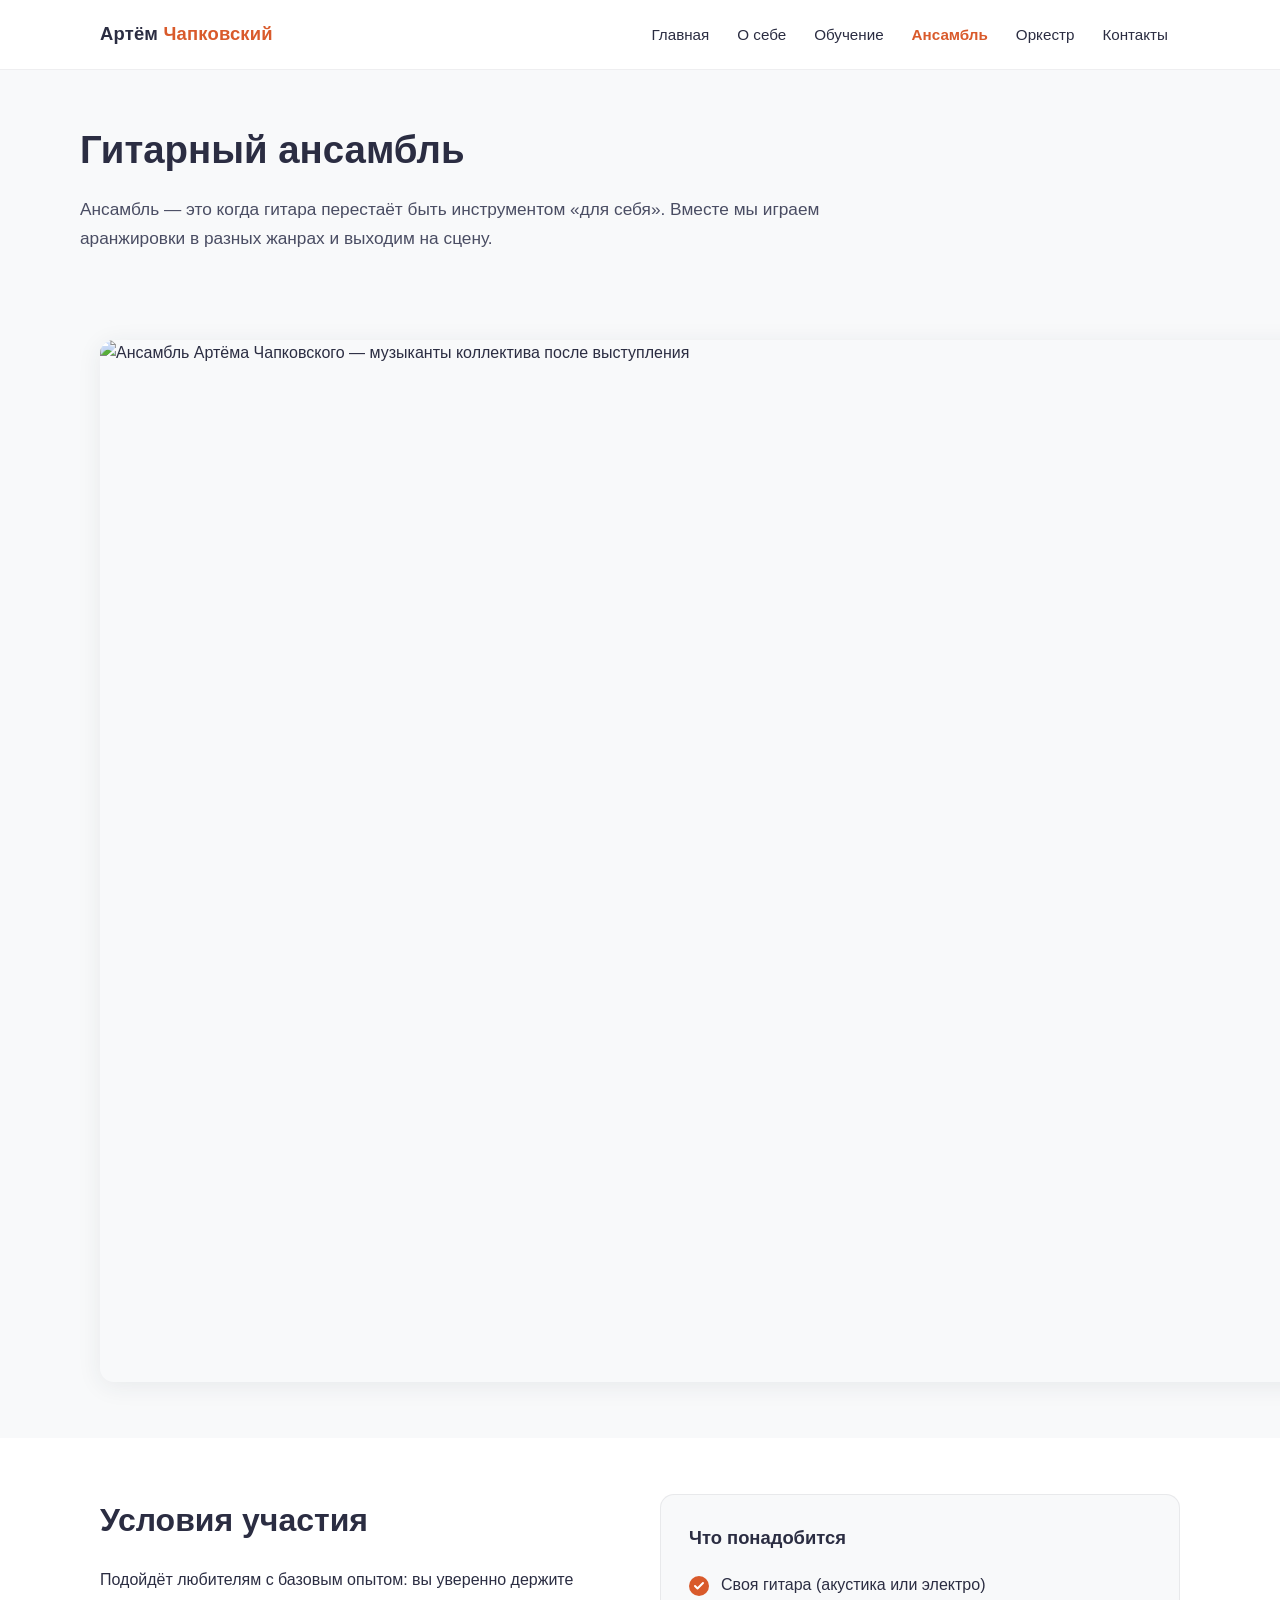
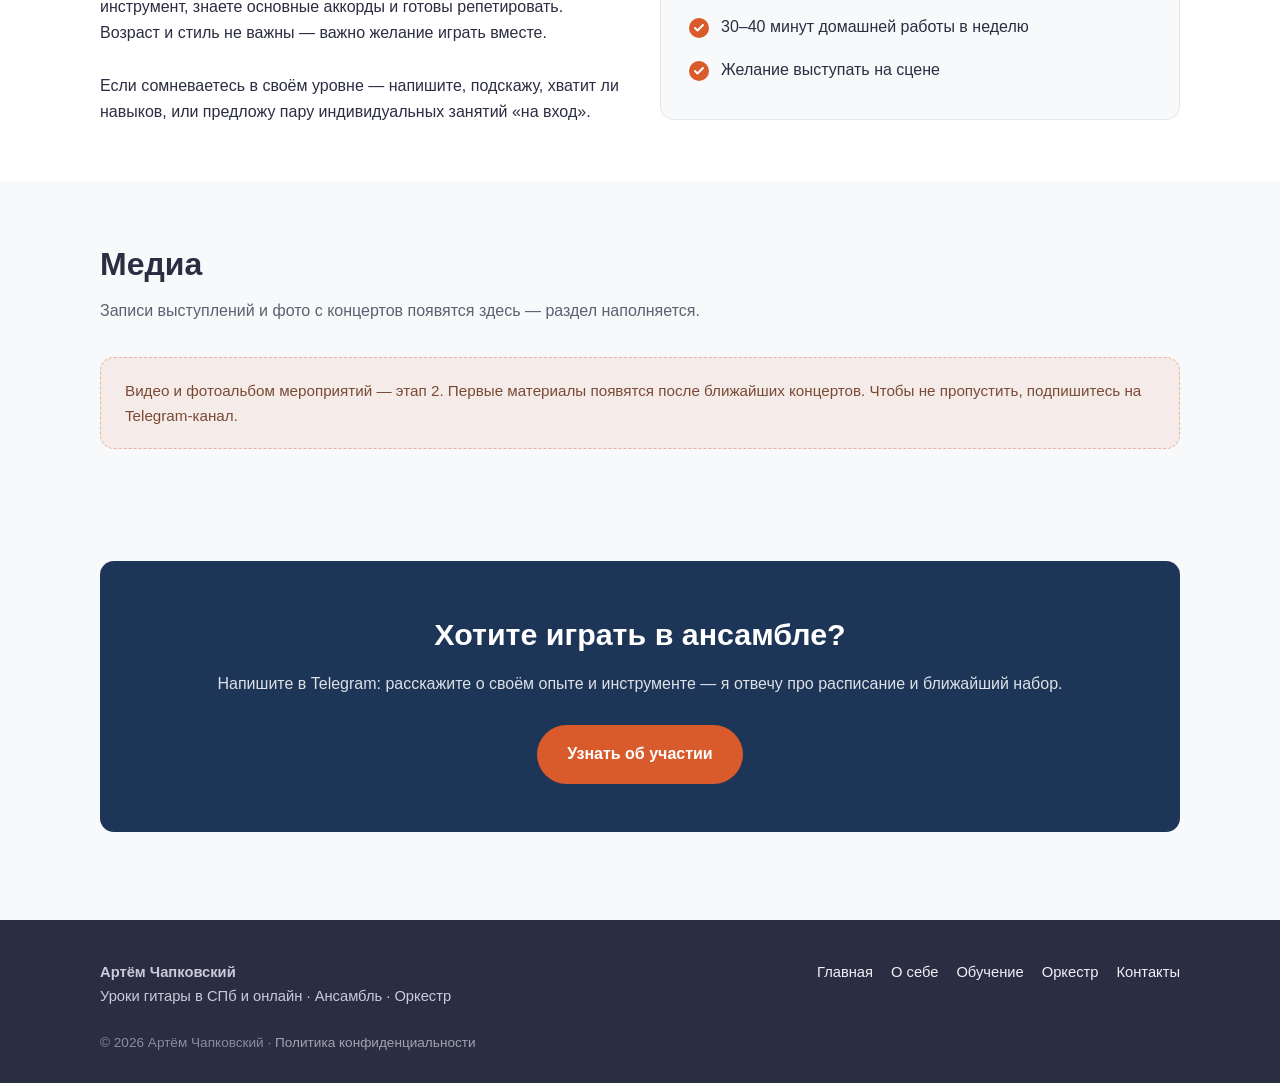
==== ansambl.html @ 84de46f5 "Cosmetic changes" ====
<!DOCTYPE html>
<html lang="ru">
<head>
  <meta charset="UTF-8">
  <meta name="viewport" content="width=device-width, initial-scale=1">
  <title>Ансамбль гитаристов в СПб — присоединиться | Артём Чапковский</title>
  <meta name="description" content="Гитарный ансамбль в Санкт-Петербурге под руководством Артёма Чапковского. Репетиции, рок, джаз, фолк, выступления на сцене. Оставьте заявку в Telegram.">
  <link rel="canonical" href="https://artchap.ru/ansambl.html">
  <meta property="og:type" content="website">
  <meta property="og:title" content="Ансамбль гитаристов в СПб — Артём Чапковский">
  <meta property="og:description" content="Играйте в коллективе: репетиции, разные жанры и настоящие выступления. Набор участников открыт.">
  <meta property="og:image" content="https://artchap.ru/assets/img/band.webp">
  <link rel="stylesheet" href="assets/css/style.css">
</head>
<body>
  <header class="site-header">
    <div class="container header-inner">
      <a class="logo" href="index.html">Артём <span>Чапковский</span></a>
      <nav class="main-nav" aria-label="Основная навигация">
        <ul>
          <li><a href="index.html">Главная</a></li>
          <li><a href="o-sebe.html">О себе</a></li>
          <li><a href="obuchenie.html">Обучение</a></li>
          <li><a href="ansambl.html" aria-current="page">Ансамбль</a></li>
          <li><a href="orkestr.html">Оркестр</a></li>
          <li><a href="kontakty.html">Контакты</a></li>
        </ul>
      </nav>
    </div>
  </header>

  <main>
    <div class="container page-hero">
      <h1>Гитарный ансамбль</h1>
      <p class="lead">Ансамбль — это когда гитара перестаёт быть инструментом «для себя». Вместе мы играем аранжировки в разных жанрах и выходим на сцену.</p>
    </div>

    <section>
      <div class="container split">
        <img src="assets/img/band.webp" alt="Ансамбль Артёма Чапковского — музыканты коллектива после выступления" width="1600" height="1042" loading="lazy">
        <div>
          <h2 class="section-title">Как мы работаем</h2>
          <ul class="check-list">
            <li>Репетиции в Санкт-Петербурге — расписание подберём под состав</li>
            <li>Жанры: рок, джаз, фолк, блюз и авторские аранжировки</li>
            <li>Учимся слушать друг друга и держать ансамбль, а не просто играть ноты</li>
            <li>Концерты и отчётные выступления — несколько раз в год</li>
          </ul>
        </div>
      </div>
    </section>

    <section class="alt">
      <div class="container split">
        <div>
          <h2 class="section-title">Условия участия</h2>
          <p>Подойдёт любителям с базовым опытом: вы уверенно держите инструмент, знаете основные аккорды и готовы репетировать. Возраст и стиль не важны — важно желание играть вместе.</p>
          <br>
          <p>Если сомневаетесь в своём уровне — напишите, подскажу, хватит ли навыков, или предложу пару индивидуальных занятий «на вход».</p>
        </div>
        <div class="card flat">
          <h3>Что понадобится</h3>
          <ul class="check-list">
            <li>Своя гитара (акустика или электро)</li>
            <li>30–40 минут домашней работы в неделю</li>
            <li>Желание выступать на сцене</li>
          </ul>
        </div>
      </div>
    </section>

    <section>
      <div class="container">
        <h2 class="section-title">Медиа</h2>
        <p class="section-sub">Записи выступлений и фото с концертов появятся здесь — раздел наполняется.</p>
        <div class="placeholder-note">
          Видео и фотоальбом мероприятий — этап 2. Первые материалы появятся после ближайших концертов. Чтобы не пропустить, подпишитесь на Telegram-канал.
        </div>
      </div>
    </section>

    <section>
      <div class="container">
        <div class="cta-band">
          <h2>Хотите играть в ансамбле?</h2>
          <p>Напишите в Telegram: расскажите о своём опыте и инструменте — я отвечу про расписание и ближайший набор.</p>
          <a class="btn btn-primary" href="https://t.me/artchap" target="_blank" rel="noopener">Узнать об участии</a>
        </div>
      </div>
    </section>
  </main>

  <footer class="site-footer">
    <div class="container footer-inner">
      <div>
        <strong>Артём Чапковский</strong><br>
        Уроки гитары в СПб и онлайн · Ансамбль · Оркестр
      </div>
      <nav class="footer-nav" aria-label="Навигация в подвале">
        <ul>
          <li><a href="index.html">Главная</a></li>
          <li><a href="o-sebe.html">О себе</a></li>
          <li><a href="obuchenie.html">Обучение</a></li>
          <li><a href="orkestr.html">Оркестр</a></li>
          <li><a href="kontakty.html">Контакты</a></li>
        </ul>
      </nav>
    </div>
    <div class="container footer-bottom">
      © 2026 Артём Чапковский · <a href="privacy.html">Политика конфиденциальности</a>
    </div>
  </footer>
</body>
</html>
---- assets/css/style.css ----
:root {
  --primary: #D95A2B;
  --primary-dark: #b8481f;
  --accent: #1D3557;
  --text: #2B2D42;
  --bg: #F8F9FA;
  --white: #ffffff;
  --radius: 14px;
  --shadow: 0 4px 24px rgba(43, 45, 66, .08);
}

* { box-sizing: border-box; margin: 0; padding: 0; }

html { scroll-behavior: smooth; }

body {
  font-family: 'Inter', -apple-system, 'Segoe UI', Roboto, Arial, sans-serif;
  color: var(--text);
  background: var(--bg);
  line-height: 1.65;
  -webkit-font-smoothing: antialiased;
}

img { max-width: 100%; height: auto; display: block; }

a { color: var(--accent); }

.container {
  width: 100%;
  max-width: 1120px;
  margin: 0 auto;
  padding: 0 20px;
}

/* Header */
.site-header {
  position: sticky;
  top: 0;
  z-index: 50;
  background: rgba(255, 255, 255, .92);
  backdrop-filter: blur(8px);
  border-bottom: 1px solid rgba(43, 45, 66, .08);
}

.header-inner {
  display: flex;
  align-items: center;
  justify-content: space-between;
  gap: 16px;
  padding: 14px 20px;
}

.logo {
  font-weight: 800;
  font-size: 1.15rem;
  color: var(--text);
  text-decoration: none;
  letter-spacing: .2px;
}

.logo span { color: var(--primary); }

.main-nav ul {
  display: flex;
  gap: 4px;
  list-style: none;
  flex-wrap: wrap;
}

.main-nav a {
  display: block;
  padding: 8px 12px;
  border-radius: 8px;
  text-decoration: none;
  color: var(--text);
  font-weight: 500;
  font-size: .95rem;
}

.main-nav a:hover { background: rgba(217, 90, 43, .1); color: var(--primary); }

.main-nav a[aria-current="page"] { color: var(--primary); font-weight: 700; }

/* Hero */
.hero {
  display: grid;
  grid-template-columns: 1.1fr .9fr;
  gap: 40px;
  align-items: center;
  padding: 56px 0 48px;
}

.hero-photo {
  border-radius: var(--radius);
  overflow: hidden;
  box-shadow: var(--shadow);
  aspect-ratio: 4 / 5;
}

.hero-photo img { width: 100%; height: 100%; object-fit: cover; object-position: 50% 20%; }

.hero h1 {
  font-size: clamp(1.8rem, 4.5vw, 2.7rem);
  line-height: 1.2;
  margin-bottom: 18px;
}

.hero h1 em { font-style: normal; color: var(--primary); }

.hero .lead { font-size: 1.1rem; margin-bottom: 28px; max-width: 34em; }

.btn {
  display: inline-block;
  padding: 14px 28px;
  border-radius: 999px;
  font-weight: 700;
  font-size: 1rem;
  text-decoration: none;
  text-align: center;
  cursor: pointer;
  border: 2px solid transparent;
  transition: background .15s ease, color .15s ease, border-color .15s ease;
}

.btn-primary { background: var(--primary); color: #fff; }
.btn-primary:hover { background: var(--primary-dark); }

.btn-outline { border-color: var(--accent); color: var(--accent); background: transparent; }
.btn-outline:hover { background: var(--accent); color: #fff; }

.btn + .btn { margin-left: 12px; }

/* Sections */
section { padding: 56px 0; }

.section-title {
  font-size: clamp(1.4rem, 3vw, 2rem);
  margin-bottom: 8px;
}

.section-sub { color: #5c6070; margin-bottom: 32px; max-width: 44em; }

.alt { background: var(--white); }

.grid-3 {
  display: grid;
  grid-template-columns: repeat(3, 1fr);
  gap: 24px;
}

.grid-2 {
  display: grid;
  grid-template-columns: repeat(2, 1fr);
  gap: 24px;
}

.card {
  background: var(--white);
  border-radius: var(--radius);
  box-shadow: var(--shadow);
  padding: 28px;
}

.alt .card, .card.flat { background: var(--bg); box-shadow: none; border: 1px solid rgba(43,45,66,.08); }

.card h3 { margin-bottom: 10px; font-size: 1.15rem; }
.card p { color: #4a4d63; font-size: .98rem; }

.card .card-link {
  display: inline-block;
  margin-top: 14px;
  font-weight: 600;
  text-decoration: none;
}

/* Price table */
.price-list { list-style: none; }
.price-list li {
  display: flex;
  justify-content: space-between;
  gap: 16px;
  padding: 14px 0;
  border-bottom: 1px dashed rgba(43,45,66,.15);
}
.price-list li:last-child { border-bottom: 0; }
.price-list strong { white-space: nowrap; color: var(--primary); }

/* Reviews */
.review blockquote { font-size: 1rem; color: #4a4d63; }
.review figcaption { margin-top: 14px; font-weight: 700; font-size: .95rem; }
.review .role { display: block; font-weight: 400; color: #7a7e92; font-size: .85rem; }

/* Teasers */
.teaser { overflow: hidden; padding: 0; }
.teaser img { width: 100%; aspect-ratio: 16/9; object-fit: cover; }
.teaser .teaser-body { padding: 24px 28px 28px; }

/* CTA band */
.cta-band {
  background: var(--accent);
  color: #fff;
  border-radius: var(--radius);
  padding: 48px 32px;
  text-align: center;
}

.cta-band h2 { margin-bottom: 12px; font-size: clamp(1.4rem, 3vw, 1.9rem); }
.cta-band p { margin-bottom: 28px; opacity: .85; }
.cta-band .btn-outline { border-color: #fff; color: #fff; }
.cta-band .btn-outline:hover { background: #fff; color: var(--accent); }

/* Page hero */
.page-hero {
  padding: 48px 0 32px;
}

.page-hero h1 {
  font-size: clamp(1.8rem, 4vw, 2.4rem);
  margin-bottom: 14px;
}

.page-hero .lead { max-width: 44em; font-size: 1.08rem; color: #4a4d63; }

.split {
  display: grid;
  grid-template-columns: 1fr 1fr;
  gap: 40px;
  align-items: start;
}

/* Внутри двухколоночных блоков заголовку нужен
   больший отступ до текста, чем до section-sub */
.split .section-title { margin-bottom: 20px; }

/* Фото в разделе «О себе» — пропорционально уменьшено по высоте */
#o-sebe .split img {
  margin: 0 auto;
}

/* Компактная врезка наград внутри «О себе» */
.awards-title {
  font-size: 1.05rem;
  margin: 28px 0 4px;
  color: var(--accent);
}

.awards-compact li {
  padding: 9px 0;
  font-size: .95rem;
}

/* Галерея «Исполнительская практика» — одна строка со скроллом */
.gallery-strip {
  display: flex;
  gap: 16px;
  overflow-x: auto;
  padding: 8px 4px 20px;
  scroll-snap-type: x mandatory;
  -webkit-overflow-scrolling: touch;
}

.gallery-strip::-webkit-scrollbar { height: 8px; }
.gallery-strip::-webkit-scrollbar-thumb {
  background: rgba(43, 45, 66, .2);
  border-radius: 999px;
}

.gallery-item {
  flex: 0 0 auto;
  width: min(300px, 70vw);
  aspect-ratio: 4 / 3;
  border-radius: var(--radius);
  overflow: hidden;
  box-shadow: var(--shadow);
  scroll-snap-align: start;
  margin: 0;
}

.gallery-item img {
  width: 100%;
  height: 100%;
  object-fit: cover;
}

/* Видео-слот под встраивание VK */
.gallery-video {
  position: relative;
  background: linear-gradient(135deg, #172E88 0%, #381A55 55%, #592E67 100%);
  display: flex;
  align-items: center;
  justify-content: center;
}

.gallery-video .play {
  width: 48px;
  height: 48px;
  opacity: .9;
}

.gallery-video .video-label {
  position: absolute;
  bottom: 12px;
  left: 14px;
  right: 14px;
  color: rgba(255, 255, 255, .85);
  font-size: .85rem;
}

/* Встроенное VK-видео занимает слот целиком */
.gallery-video iframe {
  position: absolute;
  inset: 0;
  width: 100%;
  height: 100%;
  border: 0;
}

.split img { border-radius: var(--radius); box-shadow: var(--shadow); }

/* Lists */
.check-list { list-style: none; }
.check-list li {
  padding: 8px 0 8px 32px;
  position: relative;
}
.check-list li::before {
  content: "";
  position: absolute;
  left: 0; top: 12px;
  width: 20px; height: 20px;
  border-radius: 50%;
  background: var(--primary) url("data:image/svg+xml,%3Csvg xmlns='http://www.w3.org/2000/svg' viewBox='0 0 24 24' fill='none' stroke='white' stroke-width='4' stroke-linecap='round' stroke-linejoin='round'%3E%3Cpath d='M4 12l5 5 11-11'/%3E%3C/svg%3E") center/12px no-repeat;
}

.awards { list-style: none; }
.awards li {
  padding: 14px 0;
  border-bottom: 1px dashed rgba(43,45,66,.15);
  display: flex;
  gap: 14px;
}
.awards li:last-child { border-bottom: 0; }
.awards .year {
  font-weight: 800;
  color: var(--primary);
  min-width: 56px;
}

/* Video cards */
.video-grid { display: grid; grid-template-columns: repeat(3, 1fr); gap: 24px; }
.video-card {
  background: var(--white);
  border-radius: var(--radius);
  overflow: hidden;
  box-shadow: var(--shadow);
}
.video-thumb {
  aspect-ratio: 16/9;
  background: linear-gradient(135deg, var(--accent), #2f4d7d);
  display: flex;
  align-items: center;
  justify-content: center;
}
.video-thumb svg { width: 56px; height: 56px; opacity: .9; }
.video-card .video-body { padding: 18px 20px 22px; }
.video-card h3 { font-size: 1.02rem; margin-bottom: 6px; }
.video-card p { font-size: .9rem; color: #6a6e84; }

.anchor-nav { display: flex; gap: 10px; flex-wrap: wrap; margin: 8px 0 32px; }
.anchor-nav a {
  padding: 8px 16px;
  border-radius: 999px;
  border: 1px solid rgba(43,45,66,.2);
  text-decoration: none;
  color: var(--text);
  font-size: .92rem;
  font-weight: 500;
}
.anchor-nav a:hover { border-color: var(--primary); color: var(--primary); }

.placeholder-note {
  background: rgba(217, 90, 43, .08);
  border: 1px dashed rgba(217, 90, 43, .4);
  border-radius: var(--radius);
  padding: 20px 24px;
  color: #7a4a35;
  font-size: .95rem;
}

/* Contacts */
.contact-buttons { display: flex; gap: 16px; flex-wrap: wrap; margin-top: 24px; }
.contact-card { text-align: center; padding: 36px 28px; }

/* Footer */
.site-footer {
  background: var(--text);
  color: #c9cbd9;
  padding: 40px 0 28px;
  margin-top: 32px;
  font-size: .92rem;
}

.footer-inner {
  display: flex;
  justify-content: space-between;
  gap: 24px;
  flex-wrap: wrap;
}

.site-footer a { color: #f0f1f6; text-decoration: none; }
.site-footer a:hover { color: var(--primary); }
.footer-nav ul { list-style: none; display: flex; gap: 18px; flex-wrap: wrap; }
.footer-bottom { margin-top: 24px; opacity: .6; font-size: .85rem; }

/* Responsive */
@media (max-width: 900px) {
  .hero { grid-template-columns: 1fr; gap: 28px; padding-top: 36px; }
  .hero-photo { order: -1; aspect-ratio: 16/10; }
  .grid-3, .grid-2, .video-grid { grid-template-columns: 1fr; }
  .split { grid-template-columns: 1fr; gap: 28px; }
  .header-inner { flex-direction: column; align-items: flex-start; gap: 8px; }
  .btn + .btn { margin-left: 0; margin-top: 10px; }
  .btn { display: block; width: 100%; }
  .contact-buttons .btn { width: auto; flex: 1 1 200px; }
  section { padding: 40px 0; }
}
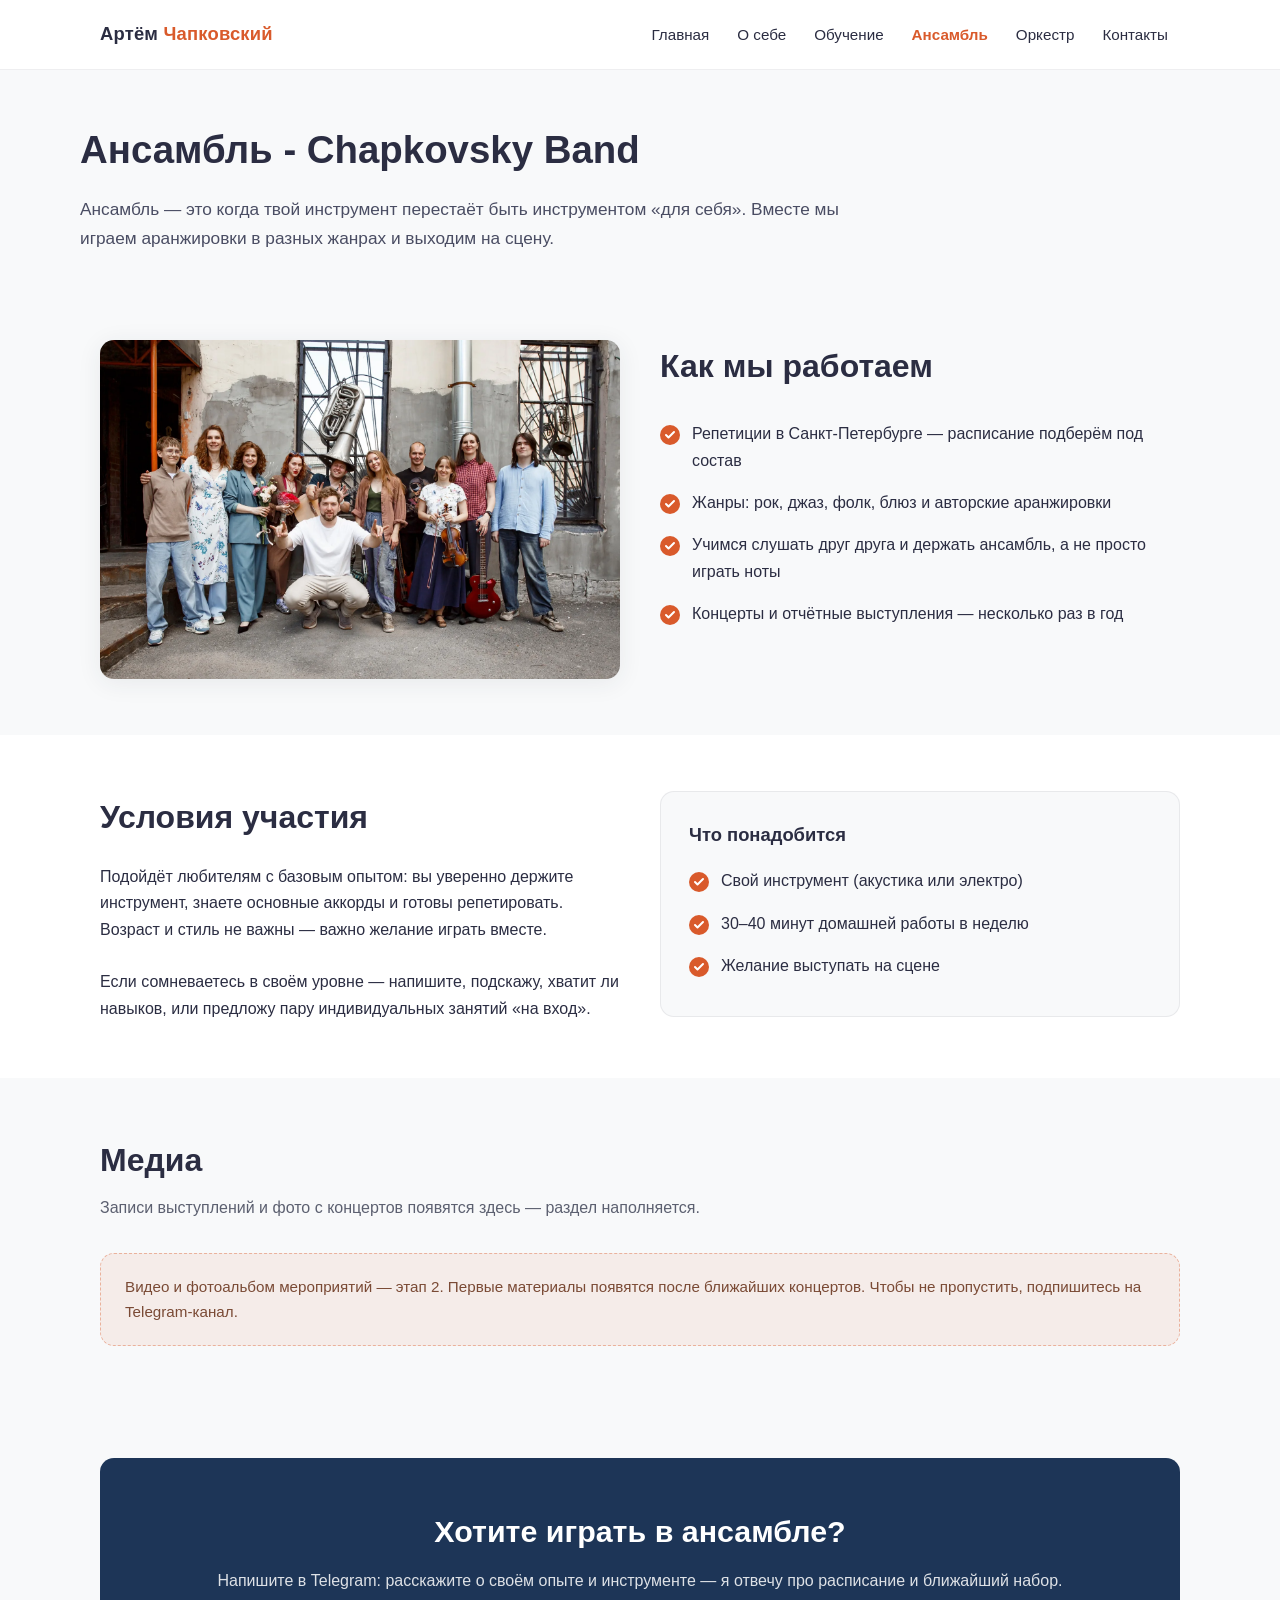
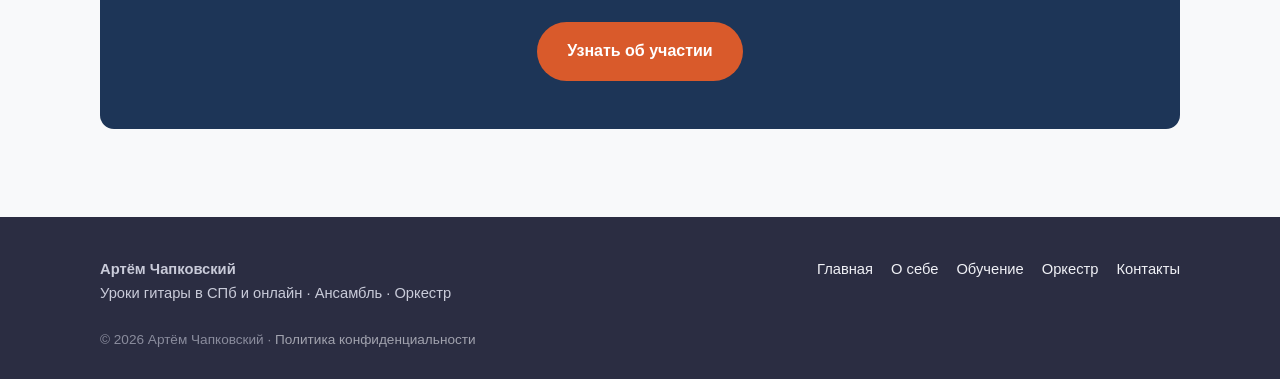
==== commit 9a3b12f7: "Content fixes" ====
--- a/ansambl.html
+++ b/ansambl.html
@@ -3,11 +3,11 @@
 <head>
   <meta charset="UTF-8">
   <meta name="viewport" content="width=device-width, initial-scale=1">
-  <title>Ансамбль гитаристов в СПб — присоединиться | Артём Чапковский</title>
-  <meta name="description" content="Гитарный ансамбль в Санкт-Петербурге под руководством Артёма Чапковского. Репетиции, рок, джаз, фолк, выступления на сцене. Оставьте заявку в Telegram.">
+  <title>Ансамбль в СПб — присоединиться | Артём Чапковский</title>
+  <meta name="description" content="Ансамбль в Санкт-Петербурге под руководством Артёма Чапковского. Репетиции, рок, джаз, фолк, выступления на сцене. Оставьте заявку в Telegram.">
   <link rel="canonical" href="https://artchap.ru/ansambl.html">
   <meta property="og:type" content="website">
-  <meta property="og:title" content="Ансамбль гитаристов в СПб — Артём Чапковский">
+  <meta property="og:title" content="Ансамбль в СПб — Артём Чапковский">
   <meta property="og:description" content="Играйте в коллективе: репетиции, разные жанры и настоящие выступления. Набор участников открыт.">
   <meta property="og:image" content="https://artchap.ru/assets/img/band.webp">
   <link rel="stylesheet" href="assets/css/style.css">
@@ -31,8 +31,8 @@
 
   <main>
     <div class="container page-hero">
-      <h1>Гитарный ансамбль</h1>
-      <p class="lead">Ансамбль — это когда гитара перестаёт быть инструментом «для себя». Вместе мы играем аранжировки в разных жанрах и выходим на сцену.</p>
+      <h1>Ансамбль - Chapkovsky Band</h1>
+      <p class="lead">Ансамбль — это когда твой инструмент перестаёт быть инструментом «для себя». Вместе мы играем аранжировки в разных жанрах и выходим на сцену.</p>
     </div>
 
     <section>
@@ -61,7 +61,7 @@
         <div class="card flat">
           <h3>Что понадобится</h3>
           <ul class="check-list">
-            <li>Своя гитара (акустика или электро)</li>
+            <li>Свой инструмент (акустика или электро)</li>
             <li>30–40 минут домашней работы в неделю</li>
             <li>Желание выступать на сцене</li>
           </ul>
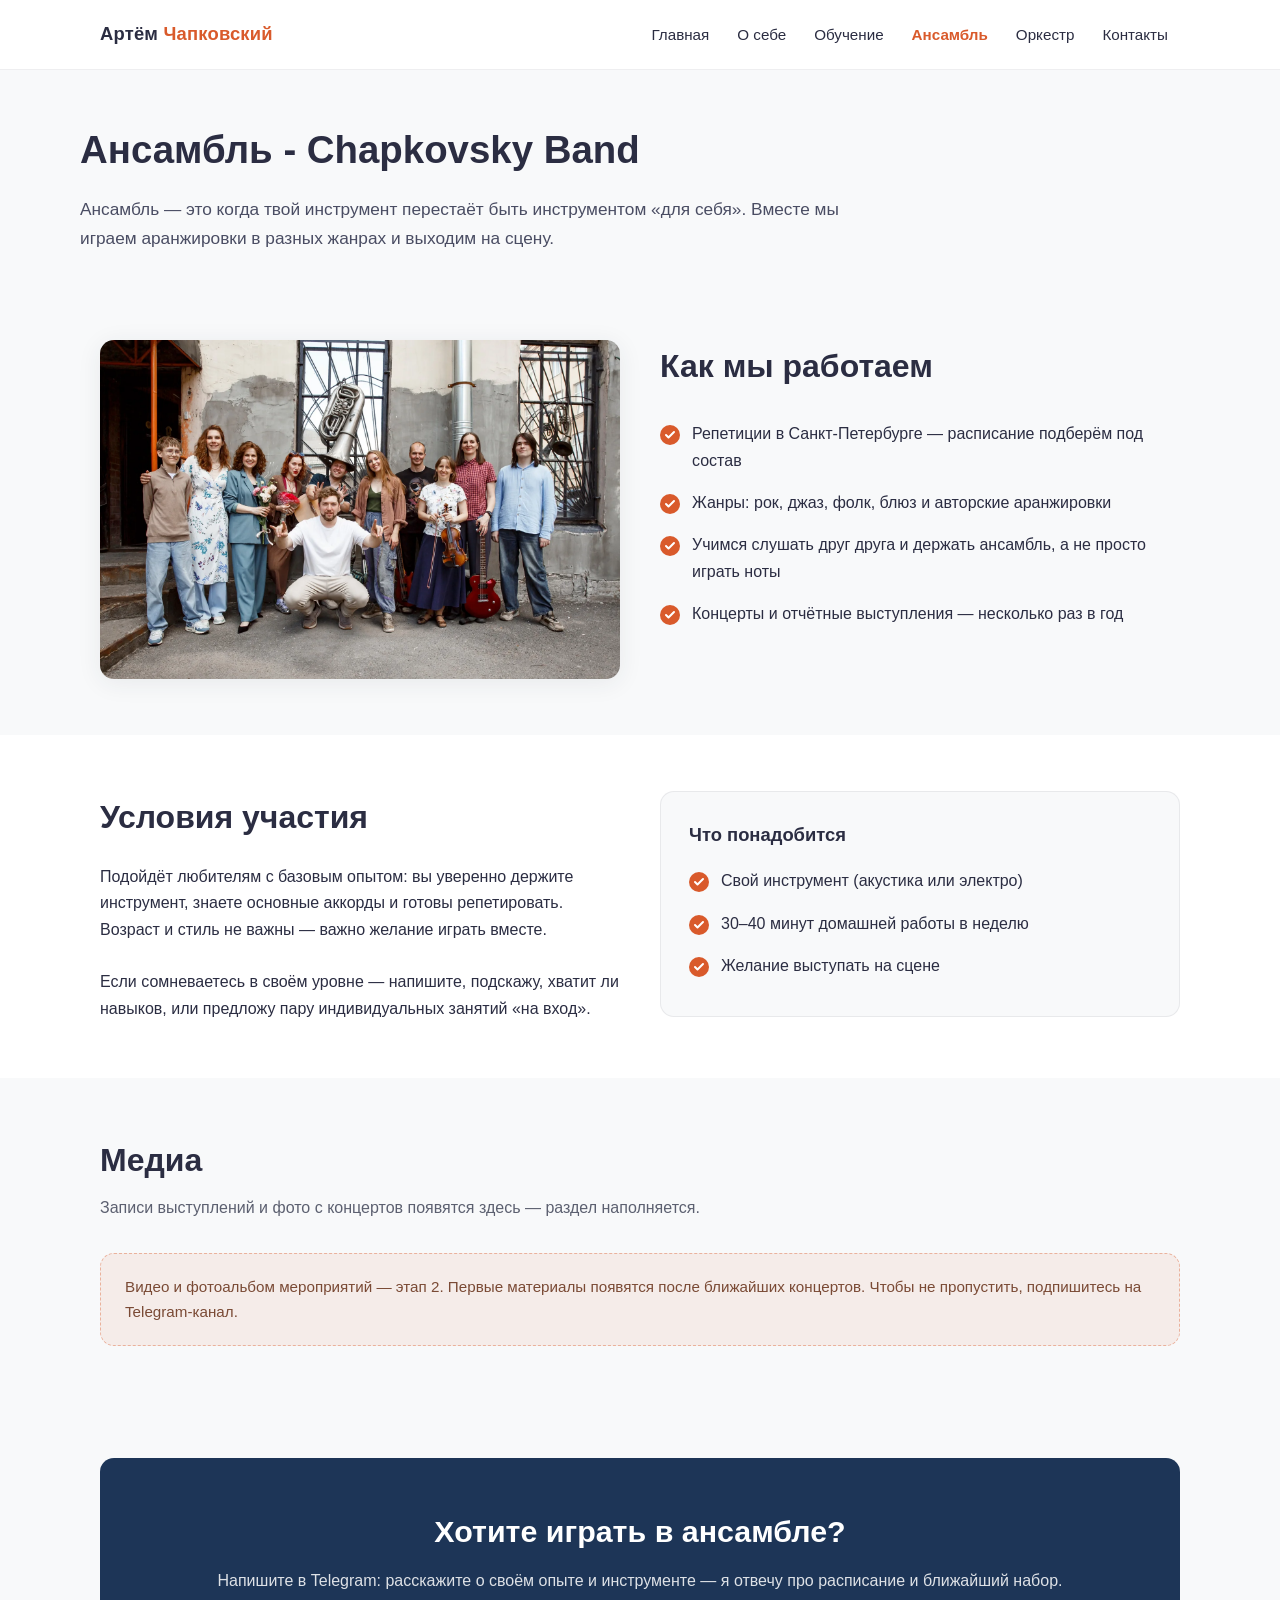
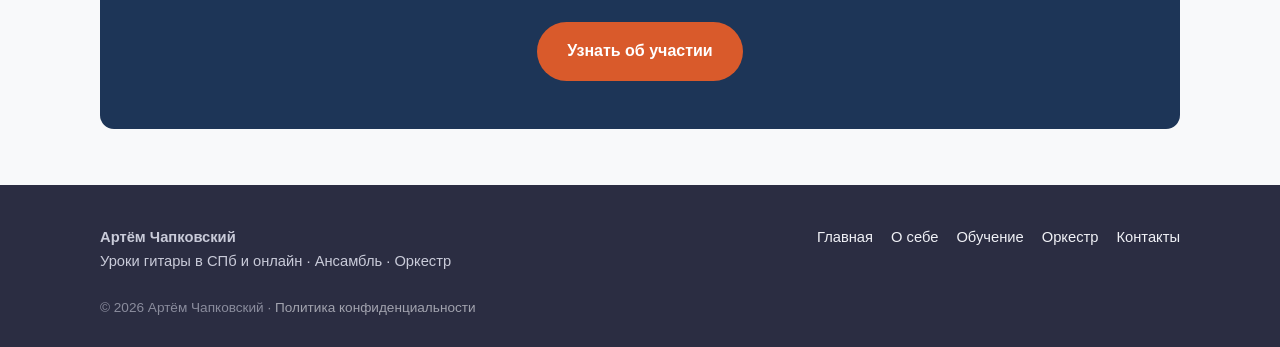
==== commit 914fe70c: "Small fixes" ====
--- a/ansambl.html
+++ b/ansambl.html
@@ -3,6 +3,7 @@
 <head>
   <meta charset="UTF-8">
   <meta name="viewport" content="width=device-width, initial-scale=1">
+  <meta name="theme-color" content="#D95A2B">
   <title>Ансамбль в СПб — присоединиться | Артём Чапковский</title>
   <meta name="description" content="Ансамбль в Санкт-Петербурге под руководством Артёма Чапковского. Репетиции, рок, джаз, фолк, выступления на сцене. Оставьте заявку в Telegram.">
   <link rel="canonical" href="https://artchap.ru/ansambl.html">
@@ -10,6 +11,9 @@
   <meta property="og:title" content="Ансамбль в СПб — Артём Чапковский">
   <meta property="og:description" content="Играйте в коллективе: репетиции, разные жанры и настоящие выступления. Набор участников открыт.">
   <meta property="og:image" content="https://artchap.ru/assets/img/band.webp">
+  <link rel="icon" href="favicon.svg" type="image/svg+xml">
+  <link rel="icon" href="favicon-32.png" sizes="32x32" type="image/png">
+  <link rel="apple-touch-icon" href="apple-touch-icon.png">
   <link rel="stylesheet" href="assets/css/style.css">
 </head>
 <body>
@@ -84,7 +88,7 @@
         <div class="cta-band">
           <h2>Хотите играть в ансамбле?</h2>
           <p>Напишите в Telegram: расскажите о своём опыте и инструменте — я отвечу про расписание и ближайший набор.</p>
-          <a class="btn btn-primary" href="https://t.me/artchap" target="_blank" rel="noopener">Узнать об участии</a>
+          <a class="btn btn-primary" href="https://t.me/Chapkovsky" target="_blank" rel="noopener">Узнать об участии</a>
         </div>
       </div>
     </section>
--- a/assets/css/style.css
+++ b/assets/css/style.css
@@ -315,6 +315,104 @@
   border: 0;
 }
 
+/* FAQ — схлопывающийся список (details/summary) */
+.faq-item {
+  background: var(--white);
+  border: 1px solid rgba(43, 45, 66, .1);
+  border-radius: var(--radius);
+  box-shadow: var(--shadow);
+  margin-bottom: 14px;
+  overflow: hidden;
+}
+
+.faq-item summary {
+  list-style: none;
+  position: relative;
+  padding: 20px 56px 20px 24px;
+  font-weight: 600;
+  font-size: 1.02rem;
+  cursor: pointer;
+  user-select: none;
+}
+
+.faq-item summary::-webkit-details-marker { display: none; }
+
+/* Плюс, поворачивающийся в крестик */
+.faq-item summary::before,
+.faq-item summary::after {
+  content: "";
+  position: absolute;
+  right: 24px;
+  top: 50%;
+  width: 16px;
+  height: 2.5px;
+  border-radius: 2px;
+  background: var(--primary);
+  transform: translateY(-50%);
+  transition: transform .2s ease;
+}
+
+.faq-item summary::after {
+  transform: translateY(-50%) rotate(90deg);
+}
+
+.faq-item[open] summary::after {
+  transform: translateY(-50%) rotate(0deg);
+}
+
+.faq-item[open] summary {
+  border-bottom: 1px solid rgba(43, 45, 66, .08);
+  color: var(--primary);
+}
+
+.faq-item p {
+  padding: 18px 24px 22px;
+  margin: 0;
+  color: #4a4d63;
+  font-size: .98rem;
+}
+
+/* Полнополосный финальный CTA */
+.cta-full { padding: 0; }
+
+.cta-full .cta-band {
+  border-radius: 0;
+  padding: 88px 0;
+  position: relative;
+  overflow: hidden;
+}
+
+/* Полупрозрачный силуэт гитары, лежащей на боку,
+   разрезанной вдоль пополам (видна нижняя половина),
+   прижат к футеру (правый нижний край блока) */
+.cta-full .cta-band::before {
+  content: "";
+  position: absolute;
+  right: 0;
+  bottom: 0;
+  width: min(46%, 520px);
+  aspect-ratio: 640 / 300;
+  background: url("../img/guitar-silhouette.svg") right bottom / contain no-repeat;
+  opacity: .12;
+  clip-path: inset(50% 0 0 0); /* видна только нижняя половина */
+  pointer-events: none;
+}
+
+@media (max-width: 900px) {
+  .cta-full .cta-band { padding: 56px 0; }
+  .cta-full .cta-band::before { width: 70%; opacity: .08; }
+}
+
+/* Плавное раскрытие */
+.faq-item[open] summary ~ p {
+  animation: faq-open .25s ease;
+}
+
+@keyframes faq-open {
+  from { opacity: 0; transform: translateY(-6px); }
+  to   { opacity: 1; transform: translateY(0); }
+}
+
 .split img { border-radius: var(--radius); box-shadow: var(--shadow); }
 
 /* Lists */
@@ -387,6 +485,12 @@
   font-size: .95rem;
 }
 
+.price-note {
+  margin-top: 12px;
+  color: #7a4a35;
+  font-size: .85rem;
+}
+
 /* Contacts */
 .contact-buttons { display: flex; gap: 16px; flex-wrap: wrap; margin-top: 24px; }
 .contact-card { text-align: center; padding: 36px 28px; }
@@ -396,7 +500,6 @@
   background: var(--text);
   color: #c9cbd9;
   padding: 40px 0 28px;
-  margin-top: 32px;
   font-size: .92rem;
 }
 
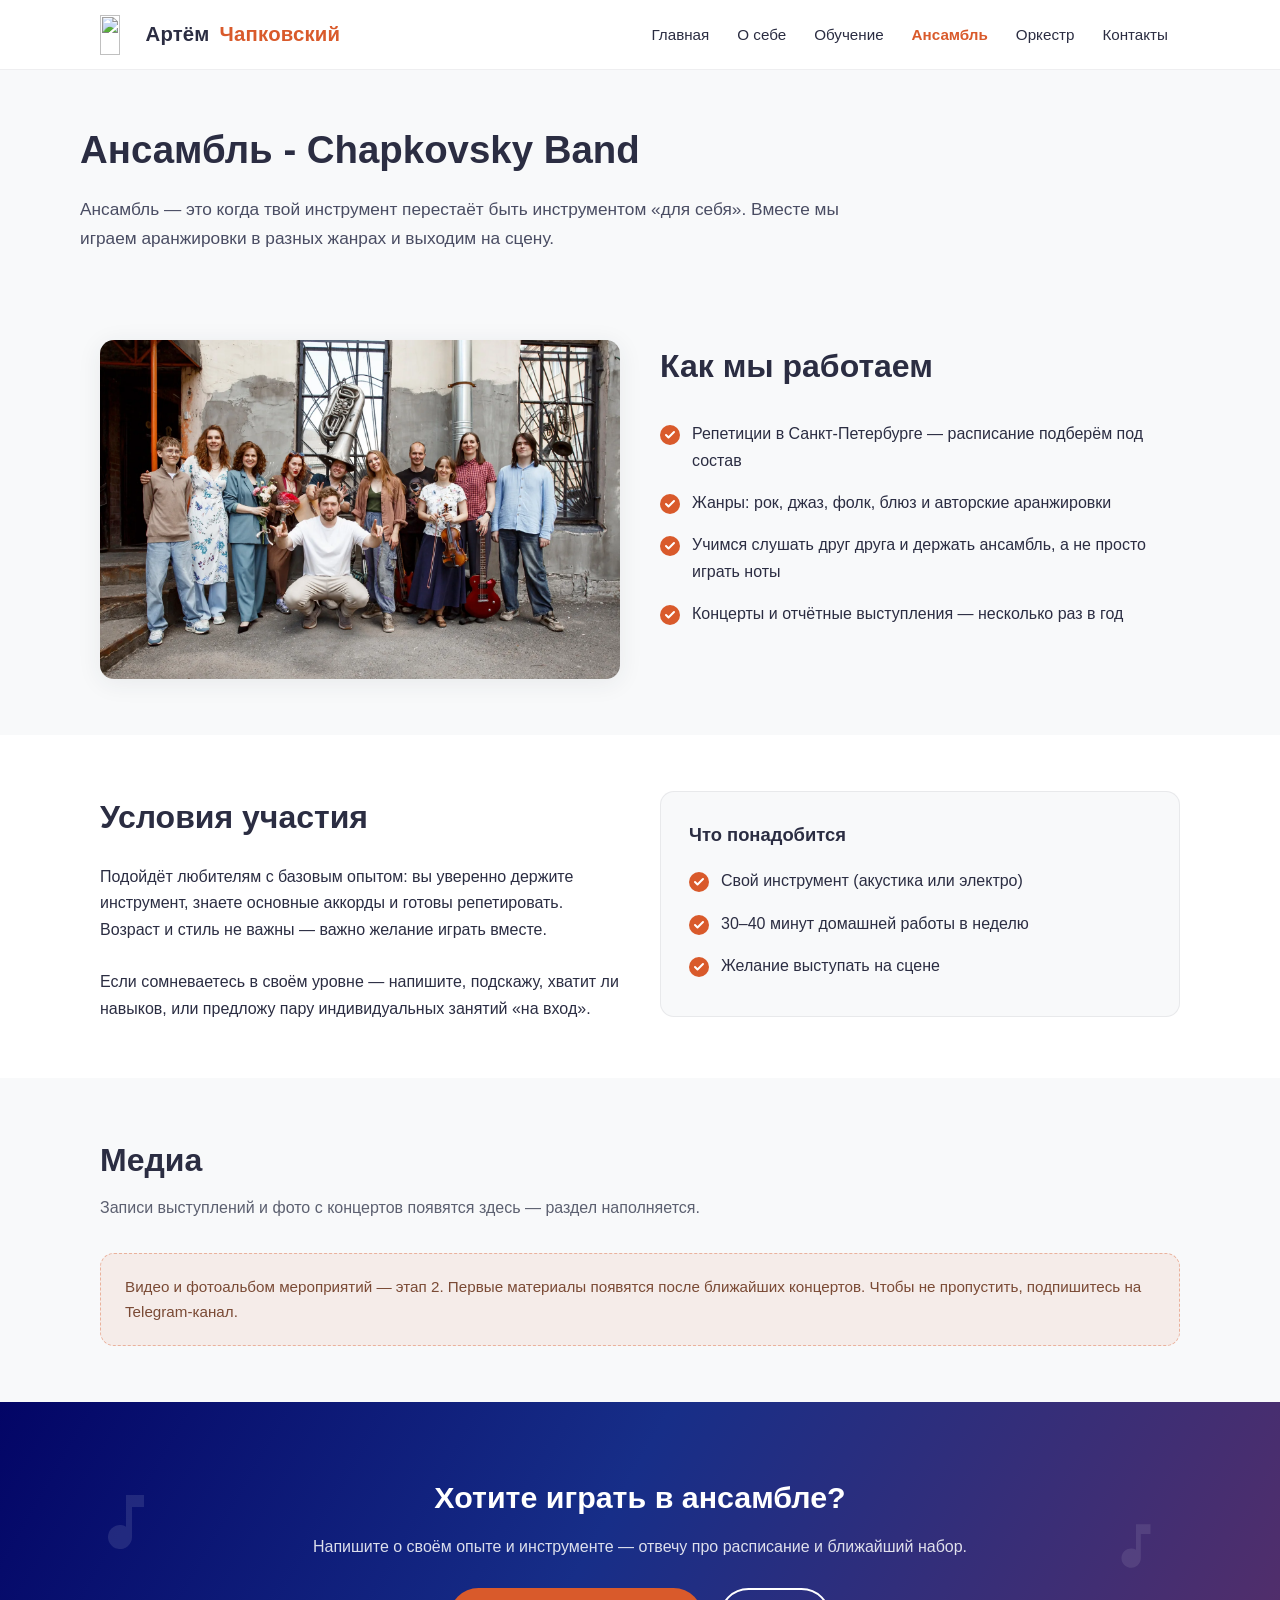
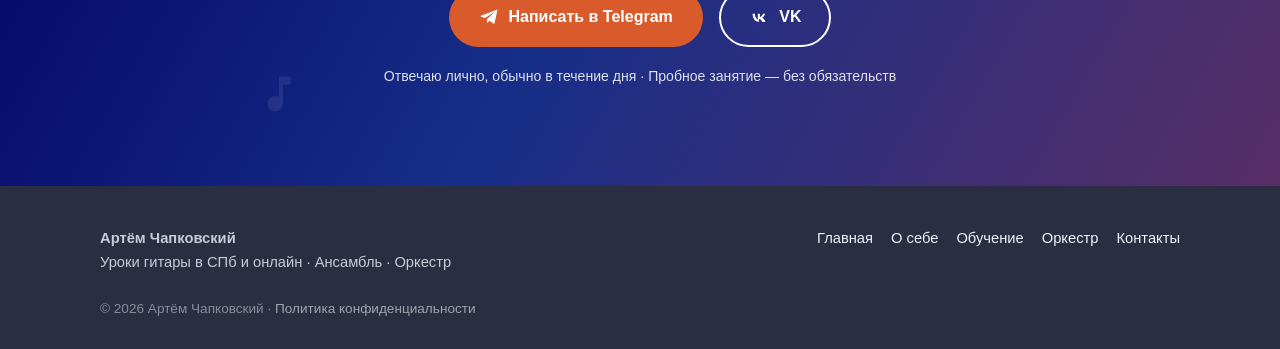
==== commit 7359f515: "Several changes" ====
--- a/ansambl.html
+++ b/ansambl.html
@@ -11,15 +11,16 @@
   <meta property="og:title" content="Ансамбль в СПб — Артём Чапковский">
   <meta property="og:description" content="Играйте в коллективе: репетиции, разные жанры и настоящие выступления. Набор участников открыт.">
   <meta property="og:image" content="https://artchap.ru/assets/img/band.webp">
-  <link rel="icon" href="favicon.svg" type="image/svg+xml">
   <link rel="icon" href="favicon-32.png" sizes="32x32" type="image/png">
   <link rel="apple-touch-icon" href="apple-touch-icon.png">
+  <link rel="preload" href="assets/fonts/manrope-800-cyrillic.woff2" as="font" type="font/woff2" crossorigin>
+  <link rel="stylesheet" href="assets/css/fonts.css">
   <link rel="stylesheet" href="assets/css/style.css">
 </head>
 <body>
   <header class="site-header">
     <div class="container header-inner">
-      <a class="logo" href="index.html">Артём <span>Чапковский</span></a>
+      <a class="logo" href="index.html"><img src="assets/img/logo.png" alt="" class="logo-img" width="246" height="277">Артём <span>Чапковский</span></a>
       <nav class="main-nav" aria-label="Основная навигация">
         <ul>
           <li><a href="index.html">Главная</a></li>
@@ -83,12 +84,31 @@
       </div>
     </section>
 
-    <section>
-      <div class="container">
-        <div class="cta-band">
+    <section class="cta-full">
+      <div class="cta-band">
+        <span class="cta-note note-1" aria-hidden="true">
+          <svg viewBox="0 0 24 24" fill="currentColor"><path d="M12 3v10.55A4 4 0 1 0 14 17V7h4V3h-6z"/></svg>
+        </span>
+        <span class="cta-note note-2" aria-hidden="true">
+          <svg viewBox="0 0 24 24" fill="currentColor"><path d="M12 3v10.55A4 4 0 1 0 14 17V7h4V3h-6z"/></svg>
+        </span>
+        <span class="cta-note note-3" aria-hidden="true">
+          <svg viewBox="0 0 24 24" fill="currentColor"><path d="M12 3v10.55A4 4 0 1 0 14 17V7h4V3h-6z"/></svg>
+        </span>
+        <div class="container">
           <h2>Хотите играть в ансамбле?</h2>
-          <p>Напишите в Telegram: расскажите о своём опыте и инструменте — я отвечу про расписание и ближайший набор.</p>
-          <a class="btn btn-primary" href="https://t.me/Chapkovsky" target="_blank" rel="noopener">Узнать об участии</a>
+          <p>Напишите о своём опыте и инструменте — отвечу про расписание и ближайший набор.</p>
+          <div class="cta-actions">
+            <a class="btn btn-primary" href="https://t.me/Chapkovsky" target="_blank" rel="noopener">
+              <svg class="btn-icon" viewBox="0 0 24 24" fill="currentColor" aria-hidden="true"><path d="M21.9 4.6 18.8 19c-.2 1-.8 1.2-1.7.8l-4.6-3.4-2.2 2.1c-.3.3-.5.5-.9.5l.3-4.6 8.5-7.7c.4-.3-.1-.5-.6-.2L7.2 13.2 2.7 11.7c-1-.3-1-1 .2-1.4l17.7-6.8c.8-.3 1.5.2 1.3 1.1z"/></svg>
+              Написать в Telegram
+            </a>
+            <a class="btn btn-outline" href="https://vk.ru/artchap" target="_blank" rel="noopener">
+              <svg class="btn-icon" viewBox="0 0 24 24" fill="currentColor" aria-hidden="true"><path d="M12.7 18c-5.3 0-8.3-3.6-8.4-9.8h2.7c.1 4.5 2.1 6.4 3.6 6.8V8.2h2.5v3.9c1.5-.2 3-1.9 3.6-3.9h2.5c-.4 2.4-2.2 4.1-3.5 4.8 1.3.6 3.4 2.3 4.1 5H16c-.6-1.9-2.1-3.4-4.2-3.6V18h.9z"/></svg>
+              VK
+            </a>
+          </div>
+          <p class="cta-trust">Отвечаю лично, обычно в течение дня · Пробное занятие — без обязательств</p>
         </div>
       </div>
     </section>
--- a/assets/css/style.css
+++ b/assets/css/style.css
@@ -14,7 +14,7 @@
 html { scroll-behavior: smooth; }
 
 body {
-  font-family: 'Inter', -apple-system, 'Segoe UI', Roboto, Arial, sans-serif;
+  font-family: 'Golos Text', -apple-system, 'Segoe UI', Roboto, Arial, sans-serif;
   color: var(--text);
   background: var(--bg);
   line-height: 1.65;
@@ -30,6 +30,12 @@
   max-width: 1120px;
   margin: 0 auto;
   padding: 0 20px;
+}
+
+/* Типографика: заголовки и кнопки — Manrope */
+h1, h2, h3,
+.section-title, .logo, .btn, .main-nav a, .price-list strong, .awards .year {
+  font-family: 'Manrope', 'Golos Text', -apple-system, 'Segoe UI', Roboto, Arial, sans-serif;
 }
 
 /* Header */
@@ -52,10 +58,19 @@
 
 .logo {
   font-weight: 800;
-  font-size: 1.15rem;
+  font-size: 1.27rem;
   color: var(--text);
   text-decoration: none;
   letter-spacing: .2px;
+  display: inline-flex;
+  align-items: center;
+  gap: 10px;
+}
+
+.logo-img {
+  height: 40px;
+  width: auto;
+  display: block;
 }
 
 .logo span { color: var(--primary); }
@@ -197,11 +212,13 @@
 
 /* CTA band */
 .cta-band {
-  background: var(--accent);
+  background: linear-gradient(120deg, #030566 0%, #172E88 45%, #592E67 100%);
   color: #fff;
   border-radius: var(--radius);
   padding: 48px 32px;
   text-align: center;
+  position: relative;
+  overflow: hidden;
 }
 
 .cta-band h2 { margin-bottom: 12px; font-size: clamp(1.4rem, 3vw, 1.9rem); }
@@ -315,25 +332,31 @@
   border: 0;
 }
 
-/* FAQ — схлопывающийся список (details/summary) */
+/* FAQ — лёгкий список с разделителями (details/summary) */
 .faq-item {
-  background: var(--white);
-  border: 1px solid rgba(43, 45, 66, .1);
-  border-radius: var(--radius);
-  box-shadow: var(--shadow);
-  margin-bottom: 14px;
+  background: transparent;
+  border: 0;
+  border-radius: 0;
+  box-shadow: none;
+  border-bottom: 1px solid rgba(43, 45, 66, .1);
+  margin-bottom: 0;
   overflow: hidden;
 }
+
+.faq-item:last-of-type { border-bottom: 0; }
 
 .faq-item summary {
   list-style: none;
   position: relative;
-  padding: 20px 56px 20px 24px;
+  padding: 16px 48px 16px 4px;
   font-weight: 600;
   font-size: 1.02rem;
   cursor: pointer;
   user-select: none;
-}
+  transition: color .15s ease;
+}
+
+.faq-item summary:hover { color: var(--photo-lilac, var(--primary)); }
 
 .faq-item summary::-webkit-details-marker { display: none; }
 
@@ -342,10 +365,10 @@
 .faq-item summary::after {
   content: "";
   position: absolute;
-  right: 24px;
+  right: 16px;
   top: 50%;
-  width: 16px;
-  height: 2.5px;
+  width: 14px;
+  height: 2px;
   border-radius: 2px;
   background: var(--primary);
   transform: translateY(-50%);
@@ -361,15 +384,14 @@
 }
 
 .faq-item[open] summary {
-  border-bottom: 1px solid rgba(43, 45, 66, .08);
-  color: var(--primary);
+  color: var(--photo-lilac, var(--primary));
 }
 
 .faq-item p {
-  padding: 18px 24px 22px;
+  padding: 0 48px 18px 4px;
   margin: 0;
   color: #4a4d63;
-  font-size: .98rem;
+  font-size: .97rem;
 }
 
 /* Полнополосный финальный CTA */
@@ -377,30 +399,55 @@
 
 .cta-full .cta-band {
   border-radius: 0;
-  padding: 88px 0;
+  padding: 70px 0;
   position: relative;
   overflow: hidden;
 }
 
-/* Полупрозрачный силуэт гитары, лежащей на боку,
-   разрезанной вдоль пополам (видна нижняя половина),
-   прижат к футеру (правый нижний край блока) */
-.cta-full .cta-band::before {
-  content: "";
+@media (max-width: 900px) {
+  .cta-full .cta-band { padding: 46px 0; }
+}
+
+/* Кнопки с иконками мессенджеров */
+.cta-band .btn { display: inline-flex; align-items: center; gap: 10px; }
+.cta-band .btn-icon { width: 20px; height: 20px; flex: 0 0 auto; }
+
+.cta-actions { margin-bottom: 18px; }
+
+/* Строка доверия под кнопками */
+.cta-trust {
+  font-size: .88rem;
+  opacity: .7;
+  margin: 0;
+}
+
+/* Ноты в фоне блока */
+.cta-note {
   position: absolute;
-  right: 0;
-  bottom: 0;
-  width: min(46%, 520px);
-  aspect-ratio: 640 / 300;
-  background: url("../img/guitar-silhouette.svg") right bottom / contain no-repeat;
-  opacity: .12;
-  clip-path: inset(50% 0 0 0); /* видна только нижняя половина */
+  color: #fff;
+  opacity: .1;
   pointer-events: none;
+  animation: note-float 7s ease-in-out infinite;
+}
+
+.cta-note svg { width: 100%; height: 100%; }
+
+.note-1 { width: 72px; height: 72px; left: 7%;  top: 22%; animation-delay: 0s; }
+.note-2 { width: 46px; height: 46px; left: 20%; bottom: 18%; opacity: .08; animation-delay: 2s; }
+.note-3 { width: 58px; height: 58px; right: 9%; top: 30%; opacity: .09; animation-delay: 4s; }
+
+@keyframes note-float {
+  0%, 100% { transform: translateY(0) rotate(-6deg); }
+  50%      { transform: translateY(-12px) rotate(6deg); }
+}
+
+@media (prefers-reduced-motion: reduce) {
+  .cta-note { animation: none; }
 }
 
 @media (max-width: 900px) {
-  .cta-full .cta-band { padding: 56px 0; }
-  .cta-full .cta-band::before { width: 70%; opacity: .08; }
+  .note-1 { left: 4%; width: 52px; height: 52px; }
+  .note-3 { right: 5%; }
 }
 
 /* Плавное раскрытие */
@@ -522,6 +569,8 @@
   .grid-3, .grid-2, .video-grid { grid-template-columns: 1fr; }
   .split { grid-template-columns: 1fr; gap: 28px; }
   .header-inner { flex-direction: column; align-items: flex-start; gap: 8px; }
+  .logo { font-size: 1.45rem; }
+  .logo-img { height: 46px; }
   .btn + .btn { margin-left: 0; margin-top: 10px; }
   .btn { display: block; width: 100%; }
   .contact-buttons .btn { width: auto; flex: 1 1 200px; }
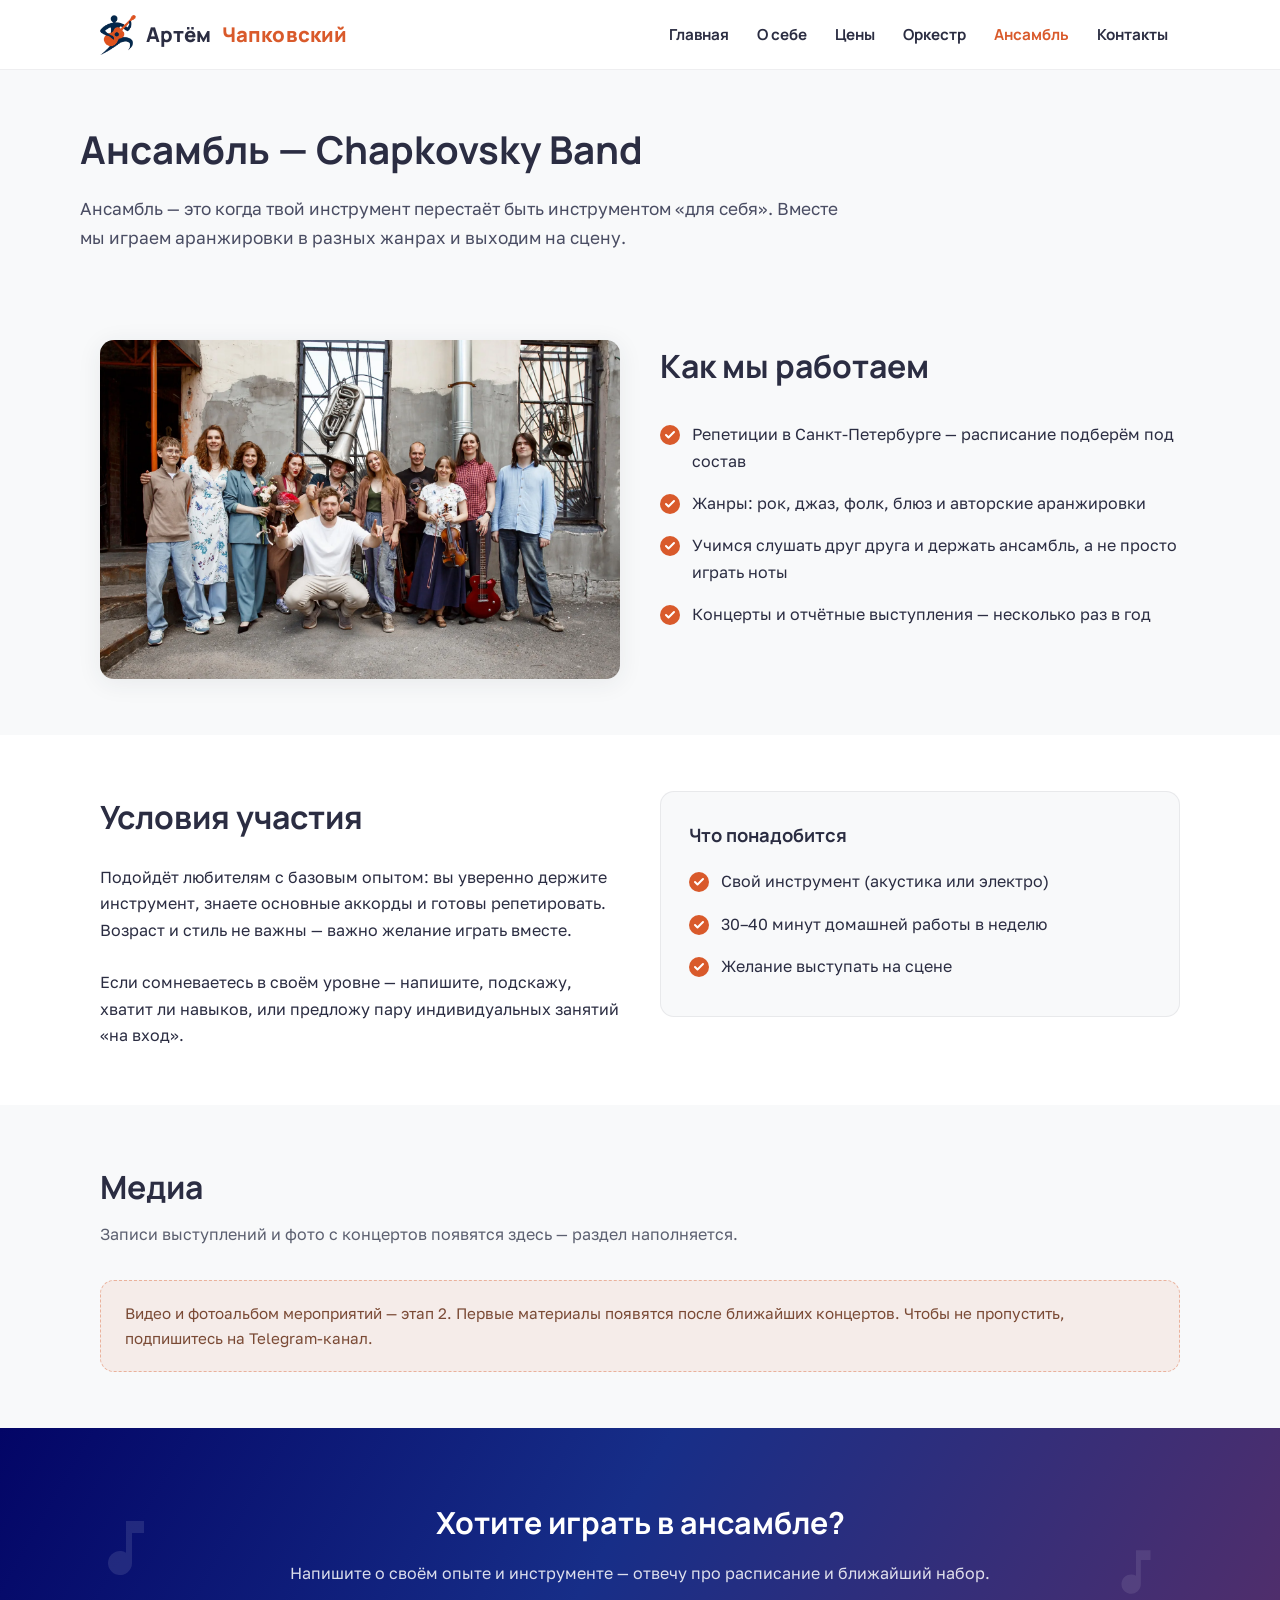
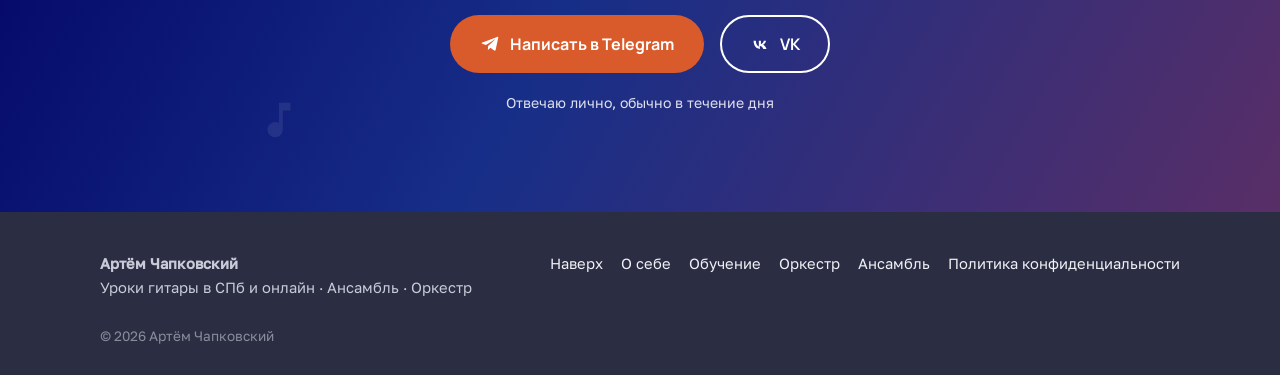
==== commit b1b84459: "Several changes" ====
--- a/ansambl.html
+++ b/ansambl.html
@@ -8,6 +8,8 @@
   <meta name="description" content="Ансамбль в Санкт-Петербурге под руководством Артёма Чапковского. Репетиции, рок, джаз, фолк, выступления на сцене. Оставьте заявку в Telegram.">
   <link rel="canonical" href="https://artchap.ru/ansambl.html">
   <meta property="og:type" content="website">
+  <meta property="og:url" content="https://artchap.ru/ansambl.html">
+  <meta property="og:site_name" content="Артём Чапковский — уроки гитары">
   <meta property="og:title" content="Ансамбль в СПб — Артём Чапковский">
   <meta property="og:description" content="Играйте в коллективе: репетиции, разные жанры и настоящие выступления. Набор участников открыт.">
   <meta property="og:image" content="https://artchap.ru/assets/img/band.webp">
@@ -24,11 +26,11 @@
       <nav class="main-nav" aria-label="Основная навигация">
         <ul>
           <li><a href="index.html">Главная</a></li>
-          <li><a href="o-sebe.html">О себе</a></li>
-          <li><a href="obuchenie.html">Обучение</a></li>
+          <li><a href="index.html#o-sebe">О себе</a></li>
+          <li><a href="index.html#formaty">Цены</a></li>
+          <li><a href="orkestr.html">Оркестр</a></li>
           <li><a href="ansambl.html" aria-current="page">Ансамбль</a></li>
-          <li><a href="orkestr.html">Оркестр</a></li>
-          <li><a href="kontakty.html">Контакты</a></li>
+          <li><a href="index.html#kontakty">Контакты</a></li>
         </ul>
       </nav>
     </div>
@@ -36,7 +38,7 @@
 
   <main>
     <div class="container page-hero">
-      <h1>Ансамбль - Chapkovsky Band</h1>
+      <h1>Ансамбль — Chapkovsky Band</h1>
       <p class="lead">Ансамбль — это когда твой инструмент перестаёт быть инструментом «для себя». Вместе мы играем аранжировки в разных жанрах и выходим на сцену.</p>
     </div>
 
@@ -108,7 +110,7 @@
               VK
             </a>
           </div>
-          <p class="cta-trust">Отвечаю лично, обычно в течение дня · Пробное занятие — без обязательств</p>
+          <p class="cta-trust">Отвечаю лично, обычно в течение дня</p>
         </div>
       </div>
     </section>
@@ -122,16 +124,17 @@
       </div>
       <nav class="footer-nav" aria-label="Навигация в подвале">
         <ul>
-          <li><a href="index.html">Главная</a></li>
-          <li><a href="o-sebe.html">О себе</a></li>
-          <li><a href="obuchenie.html">Обучение</a></li>
+          <li><a href="index.html">Наверх</a></li>
+          <li><a href="index.html#o-sebe">О себе</a></li>
+          <li><a href="index.html#obuchenie">Обучение</a></li>
           <li><a href="orkestr.html">Оркестр</a></li>
-          <li><a href="kontakty.html">Контакты</a></li>
+          <li><a href="ansambl.html">Ансамбль</a></li>
+          <li><a href="privacy.html">Политика конфиденциальности</a></li>
         </ul>
       </nav>
     </div>
     <div class="container footer-bottom">
-      © 2026 Артём Чапковский · <a href="privacy.html">Политика конфиденциальности</a>
+      © 2026 Артём Чапковский
     </div>
   </footer>
 </body>
--- a/assets/css/fonts.css
+++ b/assets/css/fonts.css
@@ -0,0 +1,73 @@
+/* Manrope — заголовки, кнопки (OFL 1.1) */
+@font-face {
+  font-family: 'Manrope';
+  font-style: normal;
+  font-weight: 700;
+  font-display: swap;
+  src: url('../fonts/manrope-700-cyrillic.woff2') format('woff2');
+  unicode-range: U+0301, U+0400-045F, U+0490-0491, U+04B0-04B1, U+2116;
+}
+
+@font-face {
+  font-family: 'Manrope';
+  font-style: normal;
+  font-weight: 700;
+  font-display: swap;
+  src: url('../fonts/manrope-700-latin.woff2') format('woff2');
+  unicode-range: U+0000-00FF, U+2000-206F, U+2190-21FF;
+}
+
+@font-face {
+  font-family: 'Manrope';
+  font-style: normal;
+  font-weight: 800;
+  font-display: swap;
+  src: url('../fonts/manrope-800-cyrillic.woff2') format('woff2');
+  unicode-range: U+0301, U+0400-045F, U+0490-0491, U+04B0-04B1, U+2116;
+}
+
+@font-face {
+  font-family: 'Manrope';
+  font-style: normal;
+  font-weight: 800;
+  font-display: swap;
+  src: url('../fonts/manrope-800-latin.woff2') format('woff2');
+  unicode-range: U+0000-00FF, U+2000-206F, U+2190-21FF;
+}
+
+/* Golos Text — основной текст (OFL 1.1) */
+@font-face {
+  font-family: 'Golos Text';
+  font-style: normal;
+  font-weight: 400;
+  font-display: swap;
+  src: url('../fonts/golostext-400-cyrillic.woff2') format('woff2');
+  unicode-range: U+0301, U+0400-045F, U+0490-0491, U+04B0-04B1, U+2116;
+}
+
+@font-face {
+  font-family: 'Golos Text';
+  font-style: normal;
+  font-weight: 400;
+  font-display: swap;
+  src: url('../fonts/golostext-400-latin.woff2') format('woff2');
+  unicode-range: U+0000-00FF, U+2000-206F, U+2190-21FF;
+}
+
+@font-face {
+  font-family: 'Golos Text';
+  font-style: normal;
+  font-weight: 500;
+  font-display: swap;
+  src: url('../fonts/golostext-500-cyrillic.woff2') format('woff2');
+  unicode-range: U+0301, U+0400-045F, U+0490-0491, U+04B0-04B1, U+2116;
+}
+
+@font-face {
+  font-family: 'Golos Text';
+  font-style: normal;
+  font-weight: 500;
+  font-display: swap;
+  src: url('../fonts/golostext-500-latin.woff2') format('woff2');
+  unicode-range: U+0000-00FF, U+2000-206F, U+2190-21FF;
+}
--- a/assets/css/style.css
+++ b/assets/css/style.css
@@ -125,7 +125,10 @@
 .hero .lead { font-size: 1.1rem; margin-bottom: 28px; max-width: 34em; }
 
 .btn {
-  display: inline-block;
+  display: inline-flex;
+  align-items: center;
+  justify-content: center;
+  gap: 10px;
   padding: 14px 28px;
   border-radius: 999px;
   font-weight: 700;
@@ -137,6 +140,8 @@
   transition: background .15s ease, color .15s ease, border-color .15s ease;
 }
 
+.btn-icon { width: 20px; height: 20px; flex: 0 0 auto; }
+
 .btn-primary { background: var(--primary); color: #fff; }
 .btn-primary:hover { background: var(--primary-dark); }
 
@@ -330,6 +335,76 @@
   width: 100%;
   height: 100%;
   border: 0;
+}
+
+/* Входной блок «Артём / Ученики» */
+.duo-feature {
+  gap: 20px;
+  margin-bottom: 48px;
+}
+
+.duo-feature .gallery-item {
+  width: 100%;
+  aspect-ratio: 16 / 9;
+}
+
+.duo-feature .video-caption {
+  position: absolute;
+  bottom: 0;
+  left: 0;
+  right: 0;
+  padding: 28px 16px 12px;
+  background: linear-gradient(transparent, rgba(20, 12, 30, .6));
+  color: #fff;
+  font-size: .88rem;
+  font-weight: 500;
+  pointer-events: none;
+}
+
+/* Поднять текст заглушки, чтобы не перекрывался подписью */
+.duo-feature .video-label {
+  bottom: 46px;
+}
+
+/* Группы видео в «Исполнительской практике» */
+.video-group-title {
+  margin: 36px 0 12px;
+  font-size: 1.15rem;
+}
+
+.video-note {
+  margin: 4px 0 0;
+  font-size: .85rem;
+  color: #5c6070;
+}
+
+/* Фильтры-чипы над видео-лентой */
+.filter-chips {
+  display: flex;
+  flex-wrap: wrap;
+  gap: 10px;
+  margin: 4px 0 20px;
+}
+
+.chip {
+  padding: 8px 18px;
+  border-radius: 999px;
+  border: 1px solid rgba(43, 45, 66, .2);
+  background: transparent;
+  color: var(--text);
+  font-family: inherit;
+  font-size: .9rem;
+  font-weight: 500;
+  cursor: pointer;
+  transition: background .15s ease, color .15s ease, border-color .15s ease;
+}
+
+.chip:hover { border-color: var(--primary); color: var(--primary); }
+
+.chip.is-active {
+  background: var(--primary);
+  border-color: var(--primary);
+  color: #fff;
 }
 
 /* FAQ — лёгкий список с разделителями (details/summary) */
@@ -410,9 +485,8 @@
 
 /* Кнопки с иконками мессенджеров */
 .cta-band .btn { display: inline-flex; align-items: center; gap: 10px; }
-.cta-band .btn-icon { width: 20px; height: 20px; flex: 0 0 auto; }
-
 .cta-actions { margin-bottom: 18px; }
+.cta-actions .btn { vertical-align: middle; }
 
 /* Строка доверия под кнопками */
 .cta-trust {
@@ -536,6 +610,91 @@
   margin-top: 12px;
   color: #7a4a35;
   font-size: .85rem;
+}
+
+.contacts-split {
+  align-items: stretch;
+  gap: 32px;
+}
+
+.contacts-info {
+  display: flex;
+  flex-direction: column;
+  justify-content: center;
+  gap: 20px;
+}
+
+.contacts-address {
+  font-size: .95rem;
+  line-height: 1.6;
+}
+
+.contacts-map {
+  min-height: 340px;
+  border-radius: var(--radius);
+  overflow: hidden;
+  border: 1px solid rgba(43, 45, 66, .1);
+}
+
+.contacts-map iframe {
+  width: 100%;
+  height: 340px;
+  border: 0;
+  display: block;
+}
+
+.map-open { margin: 12px 4px 0; font-size: .92rem; }
+
+.contacts-micro {
+  font-size: .88rem;
+  color: #6a6e84;
+  margin: -8px 0 0;
+}
+
+.contacts-address {
+  font-size: .95rem;
+  line-height: 1.6;
+  display: flex;
+  gap: 8px;
+  align-items: flex-start;
+}
+
+.pin-icon {
+  width: 18px;
+  height: 18px;
+  flex: 0 0 auto;
+  margin-top: 3px;
+  color: var(--primary);
+}
+
+/* Плашка-пример первого сообщения */
+.example-message {
+  background: var(--white);
+  border-left: 4px solid var(--primary);
+  border-radius: var(--radius);
+  box-shadow: var(--shadow);
+  padding: 22px 24px;
+  display: flex;
+  gap: 20px;
+  align-items: center;
+  justify-content: space-between;
+  flex-wrap: wrap;
+}
+
+.example-message p {
+  margin: 0;
+  flex: 1 1 320px;
+  color: #4a4d63;
+  font-size: .98rem;
+}
+
+.example-message .copy-btn { flex: 0 0 auto; width: auto; color: var(--accent); border-color: var(--accent); }
+.example-message .copy-btn:hover { background: var(--accent); color: #fff; }
+.example-message .copy-btn.copied { background: var(--primary); border-color: var(--primary); color: #fff; }
+
+.contacts-steps-title {
+  margin: 40px 0 16px;
+  font-size: 1.15rem;
 }
 
 /* Contacts */
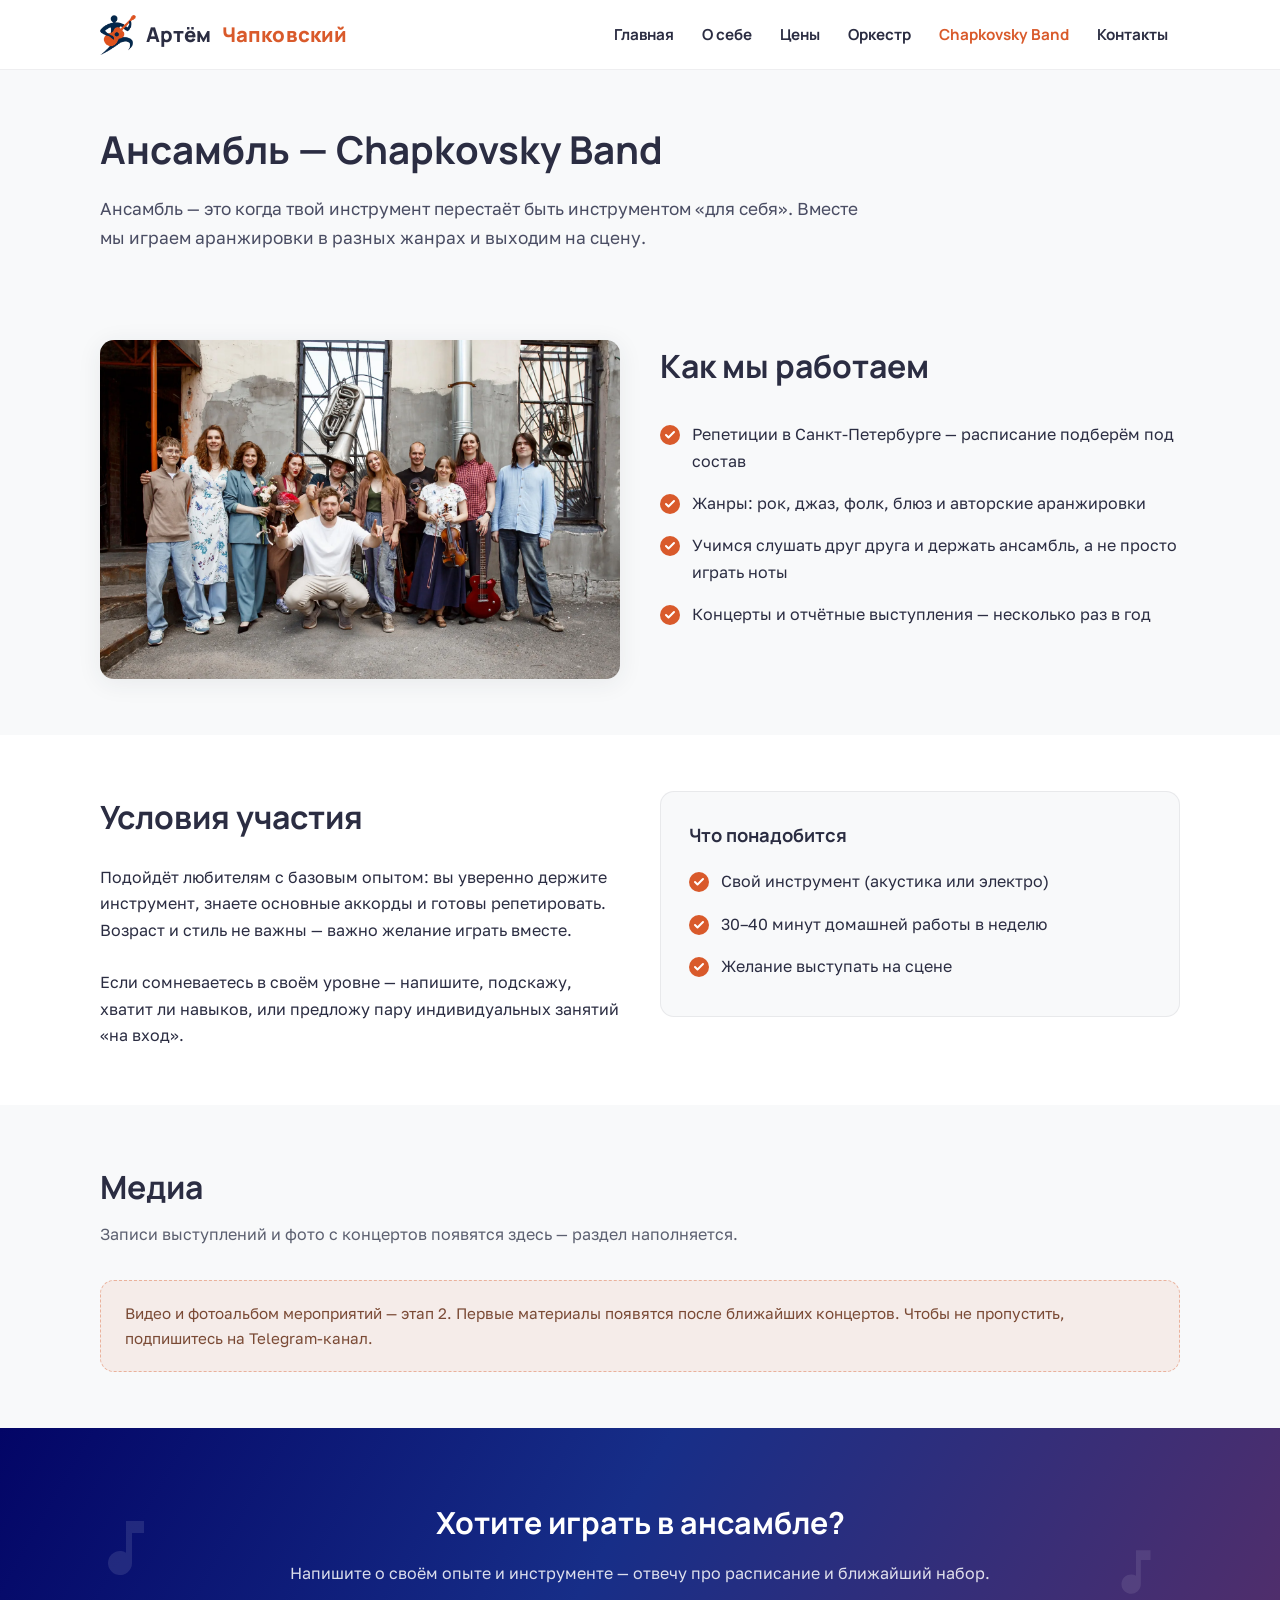
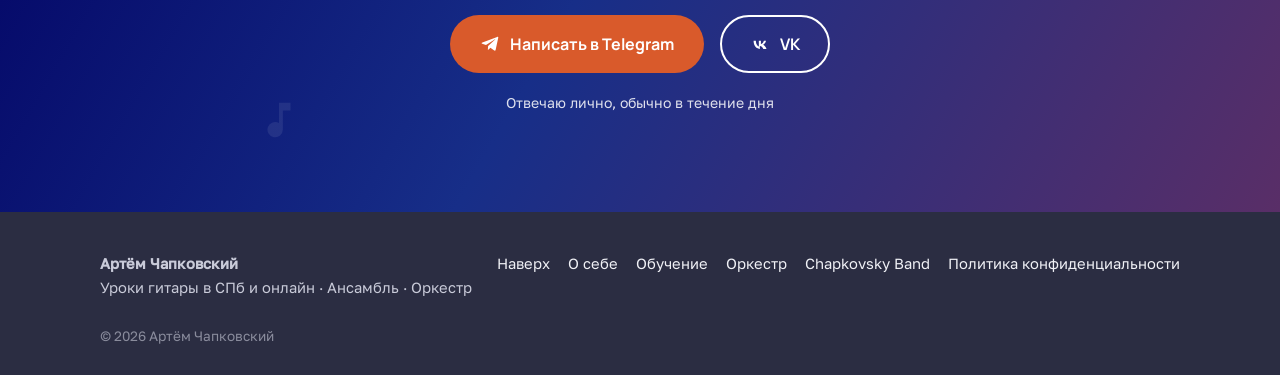
==== commit ac1439d8: "Cosmitics" ====
--- a/ansambl.html
+++ b/ansambl.html
@@ -29,7 +29,7 @@
           <li><a href="index.html#o-sebe">О себе</a></li>
           <li><a href="index.html#formaty">Цены</a></li>
           <li><a href="orkestr.html">Оркестр</a></li>
-          <li><a href="ansambl.html" aria-current="page">Ансамбль</a></li>
+          <li><a href="ansambl.html" aria-current="page">Chapkovsky Band</a></li>
           <li><a href="index.html#kontakty">Контакты</a></li>
         </ul>
       </nav>
@@ -128,7 +128,7 @@
           <li><a href="index.html#o-sebe">О себе</a></li>
           <li><a href="index.html#obuchenie">Обучение</a></li>
           <li><a href="orkestr.html">Оркестр</a></li>
-          <li><a href="ansambl.html">Ансамбль</a></li>
+          <li><a href="ansambl.html">Chapkovsky Band</a></li>
           <li><a href="privacy.html">Политика конфиденциальности</a></li>
         </ul>
       </nav>
--- a/assets/css/style.css
+++ b/assets/css/style.css
@@ -233,7 +233,7 @@
 
 /* Page hero */
 .page-hero {
-  padding: 48px 0 32px;
+  padding: 48px 20px 32px;
 }
 
 .page-hero h1 {
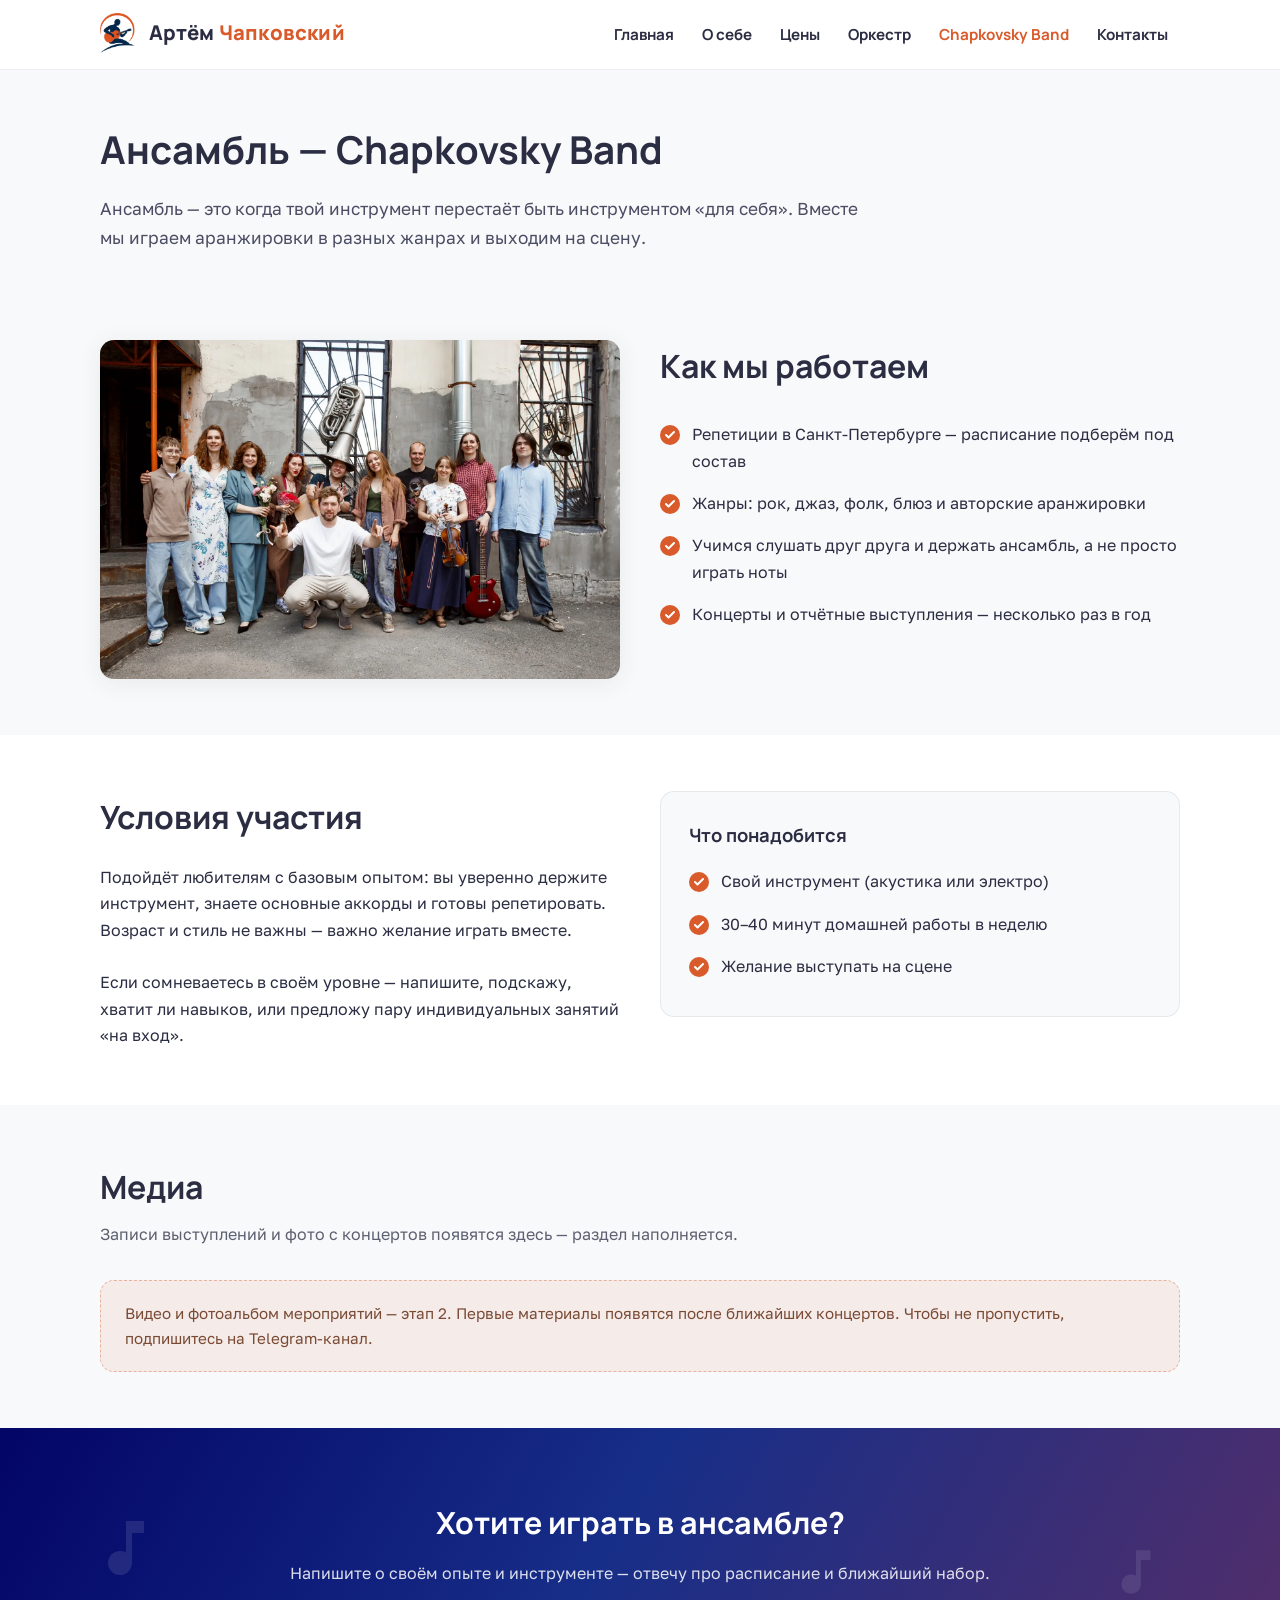
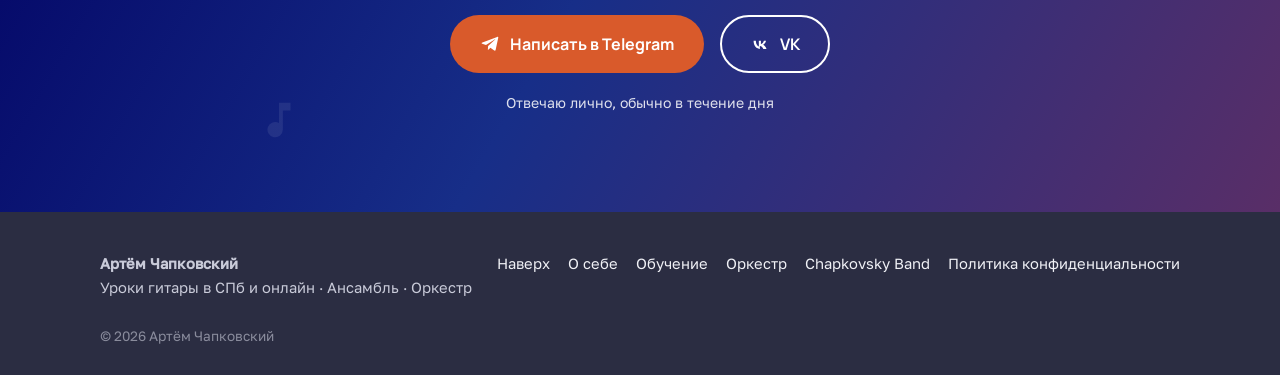
==== commit b2236b71: "Updated logo" ====
--- a/ansambl.html
+++ b/ansambl.html
@@ -22,7 +22,7 @@
 <body>
   <header class="site-header">
     <div class="container header-inner">
-      <a class="logo" href="index.html"><img src="assets/img/logo.png" alt="" class="logo-img" width="246" height="277">Артём <span>Чапковский</span></a>
+      <a class="logo" href="index.html"><img src="assets/img/logo.png" alt="" class="logo-img" width="219" height="253">Артём <span>Чапковский</span></a>
       <nav class="main-nav" aria-label="Основная навигация">
         <ul>
           <li><a href="index.html">Главная</a></li>
--- a/assets/css/style.css
+++ b/assets/css/style.css
@@ -62,15 +62,16 @@
   color: var(--text);
   text-decoration: none;
   letter-spacing: .2px;
-  display: inline-flex;
-  align-items: center;
-  gap: 10px;
+  display: inline-block;
 }
 
 .logo-img {
   height: 40px;
   width: auto;
-  display: block;
+  display: inline-block;
+  vertical-align: middle;
+  margin-right: 14px;
+  margin-top: -3px;
 }
 
 .logo span { color: var(--primary); }
